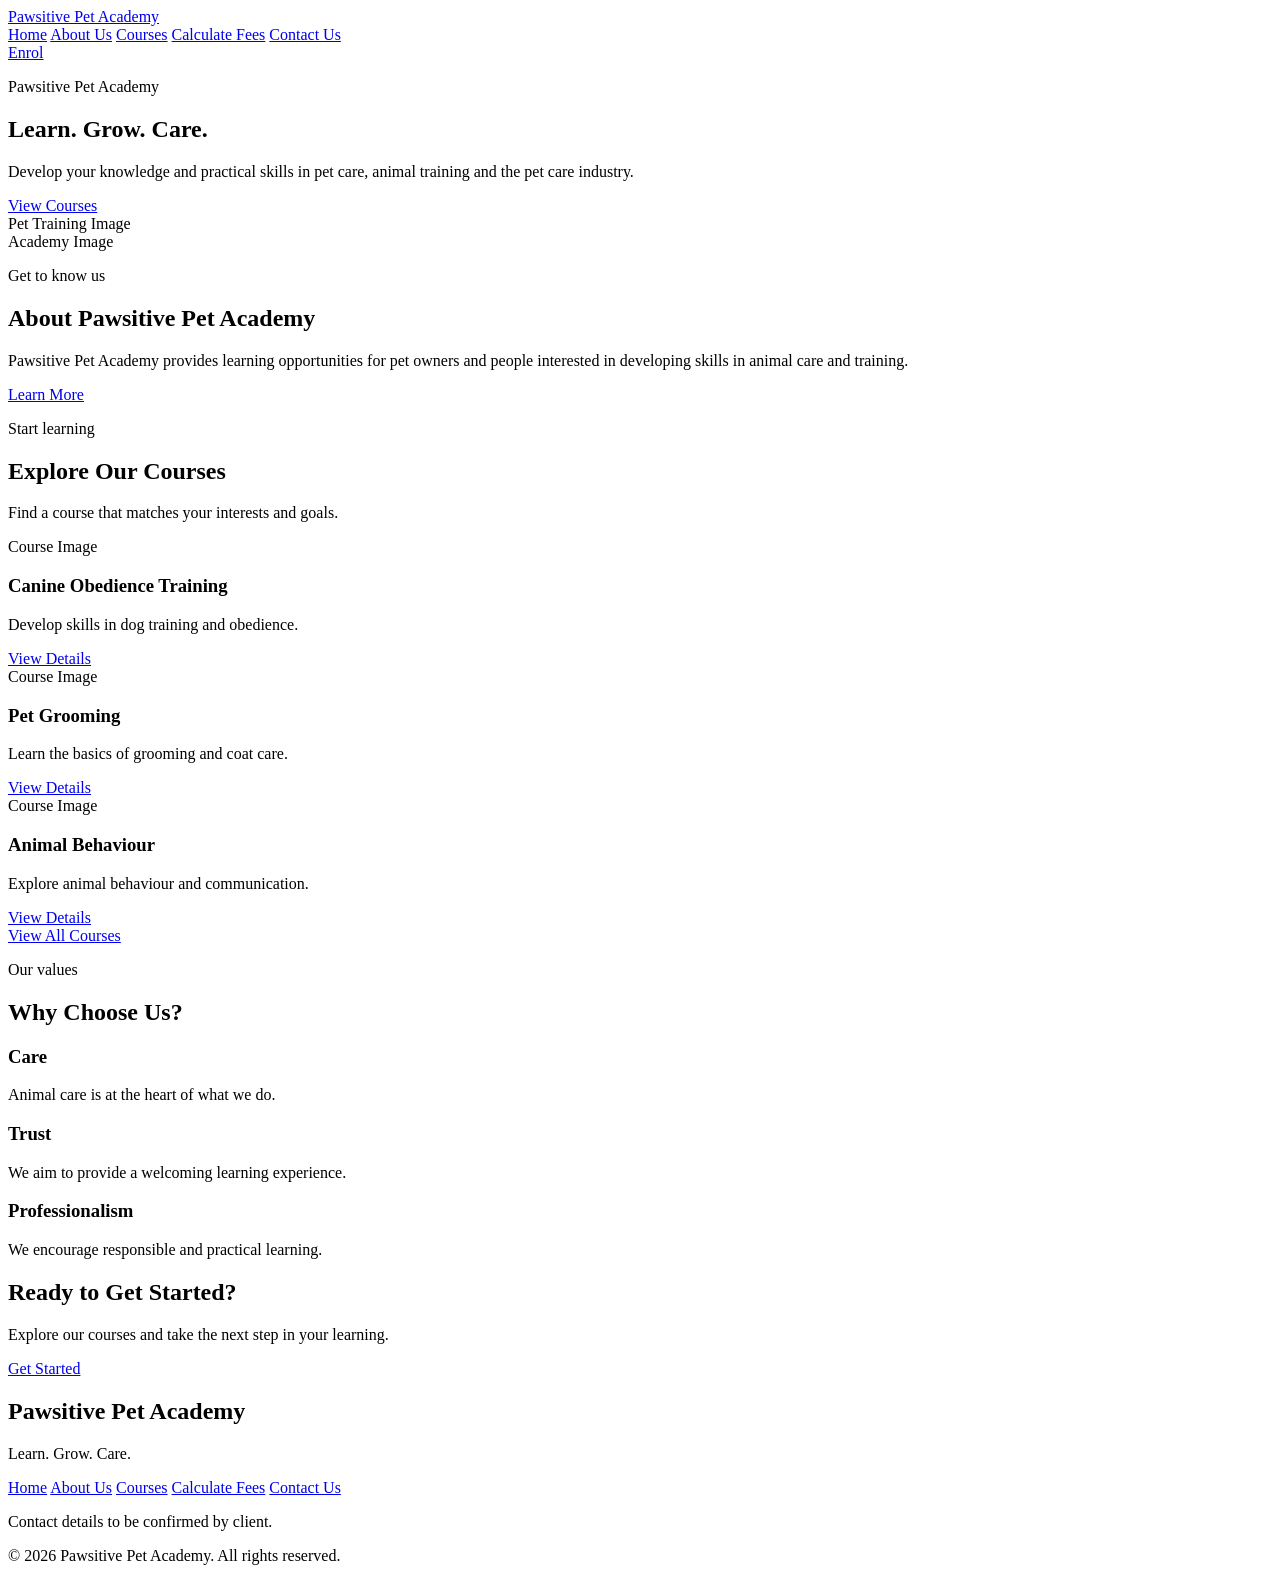
==== index.html @ 9f3152de "Refactor homepage structure and content for improved layout and user experience" ====
<!DOCTYPE html>
<html lang="en">
<head>
    <meta charset="UTF-8">
    <meta name="viewport" content="width=device-width, initial-scale=1.0">
    <title>Home | Pawsitive Pet Academy</title>
</head>
<body>

    <header class="site-header">
        <a href="index.html" class="logo">Pawsitive Pet Academy</a>

        <nav aria-label="Main navigation">
            <a href="index.html">Home</a>
            <a href="about.html">About Us</a>
            <a href="courses.html">Courses</a>
            <a href="fees.html">Calculate Fees</a>
            <a href="contact.html">Contact Us</a>
        </nav>

        <a href="fees.html" class="button button-primary">Enrol</a>
    </header>

    <main>
        <section class="hero">
            <div class="hero-content">
                <p class="eyebrow">Pawsitive Pet Academy</p>
                <h1>Learn. Grow. Care.</h1>
                <p>
                    Develop your knowledge and practical skills in pet care,
                    animal training and the pet care industry.
                </p>
                <a href="courses.html" class="button button-primary">
                    View Courses
                </a>
            </div>

            <div class="hero-image image-placeholder"
                 role="img"
                 aria-label="Image of pets and animal training">
                Pet Training Image
            </div>
        </section>

        <section class="about-preview">
            <div class="section-image image-placeholder"
                 role="img"
                 aria-label="Image representing the academy">
                Academy Image
            </div>

            <div class="section-content">
                <p class="eyebrow">Get to know us</p>
                <h2>About Pawsitive Pet Academy</h2>
                <p>
                    Pawsitive Pet Academy provides learning opportunities
                    for pet owners and people interested in developing
                    skills in animal care and training.
                </p>
                <a href="about.html" class="button button-secondary">
                    Learn More
                </a>
            </div>
        </section>

        <section class="course-preview">
            <div class="section-heading">
                <p class="eyebrow">Start learning</p>
                <h2>Explore Our Courses</h2>
                <p>Find a course that matches your interests and goals.</p>
            </div>

            <div class="course-grid course-grid-three">
                <article class="course-card">
                    <div class="card-image image-placeholder"
                         role="img"
                         aria-label="Canine obedience training image">
                        Course Image
                    </div>
                    <div class="card-content">
                        <h3>Canine Obedience Training</h3>
                        <p>Develop skills in dog training and obedience.</p>
                        <a href="course-details.html#canine-obedience-training">
                            View Details
                        </a>
                    </div>
                </article>

                <article class="course-card">
                    <div class="card-image image-placeholder"
                         role="img"
                         aria-label="Pet grooming image">
                        Course Image
                    </div>
                    <div class="card-content">
                        <h3>Pet Grooming</h3>
                        <p>Learn the basics of grooming and coat care.</p>
                        <a href="course-details.html#pet-grooming">
                            View Details
                        </a>
                    </div>
                </article>

                <article class="course-card">
                    <div class="card-image image-placeholder"
                         role="img"
                         aria-label="Animal behaviour image">
                        Course Image
                    </div>
                    <div class="card-content">
                        <h3>Animal Behaviour</h3>
                        <p>Explore animal behaviour and communication.</p>
                        <a href="course-details.html#animal-behaviour">
                            View Details
                        </a>
                    </div>
                </article>
            </div>

            <a href="courses.html" class="button button-secondary">
                View All Courses
            </a>
        </section>

        <section class="why-choose-us">
            <div class="section-heading">
                <p class="eyebrow">Our values</p>
                <h2>Why Choose Us?</h2>
            </div>

            <div class="value-grid">
                <article class="value-card">
                    <h3>Care</h3>
                    <p>Animal care is at the heart of what we do.</p>
                </article>

                <article class="value-card">
                    <h3>Trust</h3>
                    <p>We aim to provide a welcoming learning experience.</p>
                </article>

                <article class="value-card">
                    <h3>Professionalism</h3>
                    <p>We encourage responsible and practical learning.</p>
                </article>
            </div>
        </section>

        <section class="call-to-action">
            <h2>Ready to Get Started?</h2>
            <p>Explore our courses and take the next step in your learning.</p>
            <a href="courses.html" class="button button-primary">
                Get Started
            </a>
        </section>
    </main>

    <footer class="site-footer">
        <div class="footer-brand">
            <h2>Pawsitive Pet Academy</h2>
            <p>Learn. Grow. Care.</p>
        </div>

        <nav aria-label="Footer navigation">
            <a href="index.html">Home</a>
            <a href="about.html">About Us</a>
            <a href="courses.html">Courses</a>
            <a href="fees.html">Calculate Fees</a>
            <a href="contact.html">Contact Us</a>
        </nav>

        <p class="footer-contact">Contact details to be confirmed by client.</p>
        <p>&copy; 2026 Pawsitive Pet Academy. All rights reserved.</p>
    </footer>

</body>
</html>
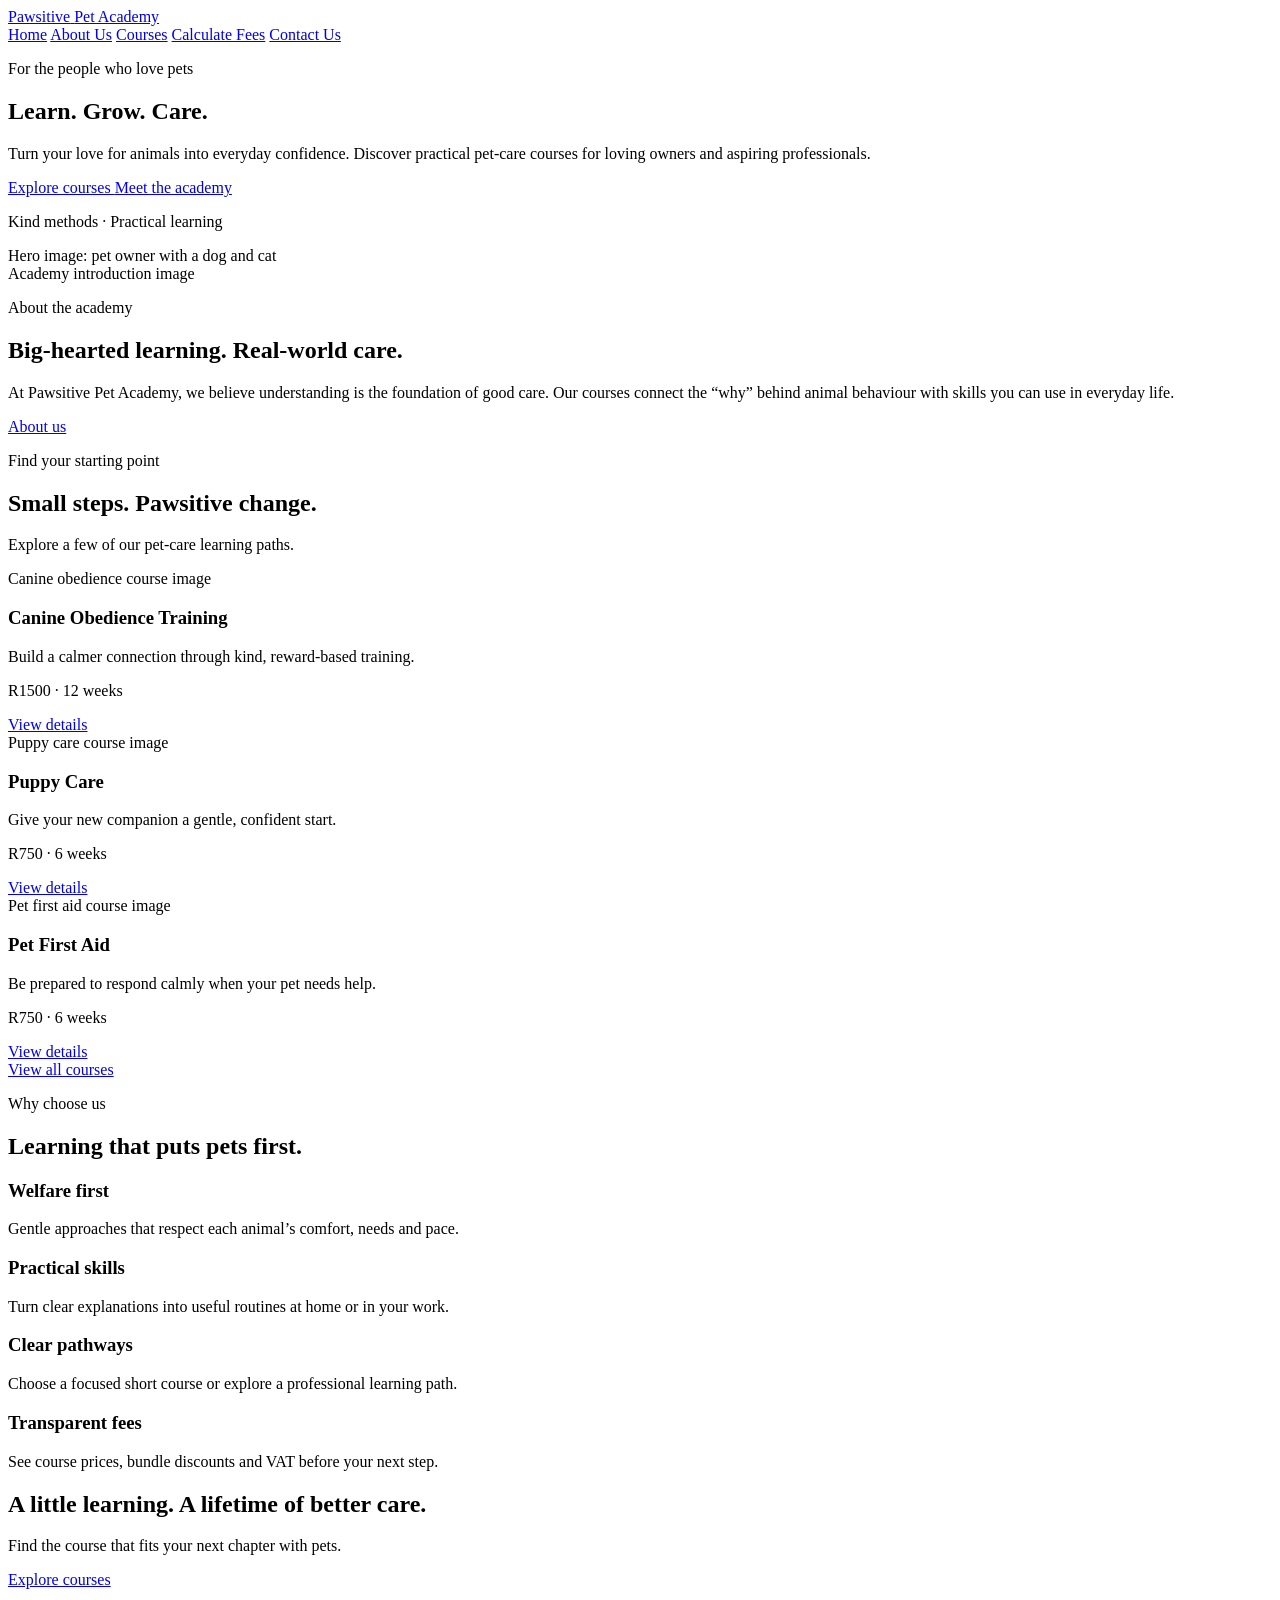
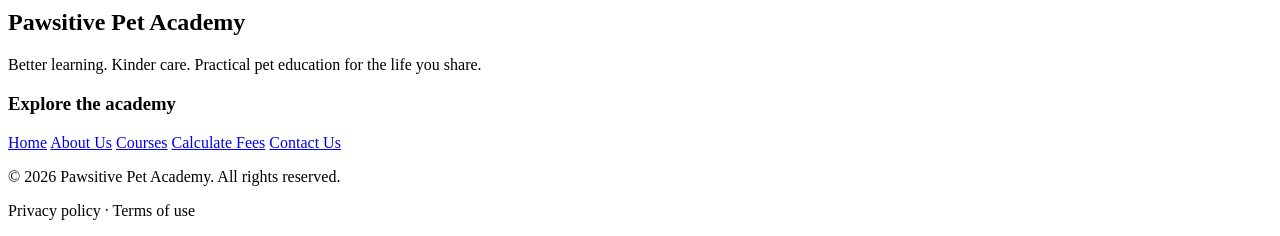
==== commit 11a11aee: "Refactor index.html for improved accessibility and content clarity; add new course pages for Animal " ====
--- a/index.html
+++ b/index.html
@@ -8,170 +8,189 @@
 </head>
 <body>
 
+    <!-- Shared site header: academy identity and primary page navigation. -->
     <header class="site-header">
-        <a href="index.html" class="logo">Pawsitive Pet Academy</a>
-
+        <a href="index.html" class="logo" aria-label="Pawsitive Pet Academy home">
+            <span>Pawsitive</span>
+            <span>Pet Academy</span>
+        </a>
         <nav aria-label="Main navigation">
-            <a href="index.html">Home</a>
+            <a href="index.html" aria-current="page">Home</a>
             <a href="about.html">About Us</a>
             <a href="courses.html">Courses</a>
             <a href="fees.html">Calculate Fees</a>
             <a href="contact.html">Contact Us</a>
         </nav>
-
-        <a href="fees.html" class="button button-primary">Enrol</a>
     </header>
 
     <main>
+        <!-- Main introduction: the academy promise, summary, and course actions. -->
         <section class="hero">
             <div class="hero-content">
-                <p class="eyebrow">Pawsitive Pet Academy</p>
+                <p class="eyebrow">For the people who love pets</p>
                 <h1>Learn. Grow. Care.</h1>
                 <p>
-                    Develop your knowledge and practical skills in pet care,
-                    animal training and the pet care industry.
+                    Turn your love for animals into everyday confidence.
+                    Discover practical pet-care courses for loving owners
+                    and aspiring professionals.
                 </p>
                 <a href="courses.html" class="button button-primary">
-                    View Courses
+                    Explore courses
                 </a>
+                <a href="about.html" class="button button-secondary">
+                    Meet the academy
+                </a>
+                <p>Kind methods · Practical learning</p>
             </div>
 
             <div class="hero-image image-placeholder"
                  role="img"
-                 aria-label="Image of pets and animal training">
-                Pet Training Image
+                 aria-label="Pet owner learning alongside a dog and cat">
+                Hero image: pet owner with a dog and cat
             </div>
         </section>
 
+        <!-- Brief academy introduction, paired with a representative image. -->
         <section class="about-preview">
             <div class="section-image image-placeholder"
                  role="img"
-                 aria-label="Image representing the academy">
-                Academy Image
+                 aria-label="Dog being gently introduced to a training cue">
+                Academy introduction image
             </div>
 
             <div class="section-content">
-                <p class="eyebrow">Get to know us</p>
-                <h2>About Pawsitive Pet Academy</h2>
+                <p class="eyebrow">About the academy</p>
+                <h2>Big-hearted learning. Real-world care.</h2>
                 <p>
-                    Pawsitive Pet Academy provides learning opportunities
-                    for pet owners and people interested in developing
-                    skills in animal care and training.
+                    At Pawsitive Pet Academy, we believe understanding is
+                    the foundation of good care. Our courses connect the
+                    “why” behind animal behaviour with skills you can use
+                    in everyday life.
                 </p>
                 <a href="about.html" class="button button-secondary">
-                    Learn More
+                    About us
                 </a>
             </div>
         </section>
 
+        <!-- Three featured course summaries lead into the complete catalog. -->
         <section class="course-preview">
             <div class="section-heading">
-                <p class="eyebrow">Start learning</p>
-                <h2>Explore Our Courses</h2>
-                <p>Find a course that matches your interests and goals.</p>
+                <p class="eyebrow">Find your starting point</p>
+                <h2>Small steps. Pawsitive change.</h2>
+                <p>Explore a few of our pet-care learning paths.</p>
             </div>
 
             <div class="course-grid course-grid-three">
                 <article class="course-card">
                     <div class="card-image image-placeholder"
                          role="img"
-                         aria-label="Canine obedience training image">
-                        Course Image
+                         aria-label="Dog ready for an obedience training session">
+                        Canine obedience course image
                     </div>
                     <div class="card-content">
                         <h3>Canine Obedience Training</h3>
-                        <p>Develop skills in dog training and obedience.</p>
-                        <a href="course-details.html#canine-obedience-training">
-                            View Details
-                        </a>
+                        <p>Build a calmer connection through kind, reward-based training.</p>
+                        <p>R1500 · 12 weeks</p>
+                        <a href="canine-obedience-training.html">View details</a>
                     </div>
                 </article>
 
                 <article class="course-card">
                     <div class="card-image image-placeholder"
                          role="img"
-                         aria-label="Pet grooming image">
-                        Course Image
+                         aria-label="Puppies receiving gentle care">
+                        Puppy care course image
                     </div>
                     <div class="card-content">
-                        <h3>Pet Grooming</h3>
-                        <p>Learn the basics of grooming and coat care.</p>
-                        <a href="course-details.html#pet-grooming">
-                            View Details
-                        </a>
+                        <h3>Puppy Care</h3>
+                        <p>Give your new companion a gentle, confident start.</p>
+                        <p>R750 · 6 weeks</p>
+                        <a href="puppy-care.html">View details</a>
                     </div>
                 </article>
 
                 <article class="course-card">
                     <div class="card-image image-placeholder"
                          role="img"
-                         aria-label="Animal behaviour image">
-                        Course Image
+                         aria-label="Veterinary professional providing first aid to a dog">
+                        Pet first aid course image
                     </div>
                     <div class="card-content">
-                        <h3>Animal Behaviour</h3>
-                        <p>Explore animal behaviour and communication.</p>
-                        <a href="course-details.html#animal-behaviour">
-                            View Details
-                        </a>
+                        <h3>Pet First Aid</h3>
+                        <p>Be prepared to respond calmly when your pet needs help.</p>
+                        <p>R750 · 6 weeks</p>
+                        <a href="pet-first-aid.html">View details</a>
                     </div>
                 </article>
             </div>
 
             <a href="courses.html" class="button button-secondary">
-                View All Courses
+                View all courses
             </a>
         </section>
 
+        <!-- Academy benefits are presented as four concise, independent points. -->
         <section class="why-choose-us">
             <div class="section-heading">
-                <p class="eyebrow">Our values</p>
-                <h2>Why Choose Us?</h2>
+                <p class="eyebrow">Why choose us</p>
+                <h2>Learning that puts pets first.</h2>
             </div>
 
             <div class="value-grid">
                 <article class="value-card">
-                    <h3>Care</h3>
-                    <p>Animal care is at the heart of what we do.</p>
+                    <h3>Welfare first</h3>
+                    <p>Gentle approaches that respect each animal’s comfort, needs and pace.</p>
                 </article>
 
                 <article class="value-card">
-                    <h3>Trust</h3>
-                    <p>We aim to provide a welcoming learning experience.</p>
+                    <h3>Practical skills</h3>
+                    <p>Turn clear explanations into useful routines at home or in your work.</p>
                 </article>
 
                 <article class="value-card">
-                    <h3>Professionalism</h3>
-                    <p>We encourage responsible and practical learning.</p>
+                    <h3>Clear pathways</h3>
+                    <p>Choose a focused short course or explore a professional learning path.</p>
+                </article>
+
+                <article class="value-card">
+                    <h3>Transparent fees</h3>
+                    <p>See course prices, bundle discounts and VAT before your next step.</p>
                 </article>
             </div>
         </section>
 
+        <!-- Final course invitation before the shared site footer. -->
         <section class="call-to-action">
-            <h2>Ready to Get Started?</h2>
-            <p>Explore our courses and take the next step in your learning.</p>
+            <h2>A little learning. A lifetime of better care.</h2>
+            <p>Find the course that fits your next chapter with pets.</p>
             <a href="courses.html" class="button button-primary">
-                Get Started
+                Explore courses
             </a>
         </section>
     </main>
 
+    <!-- Shared footer: academy summary, secondary navigation, and legal links. -->
     <footer class="site-footer">
         <div class="footer-brand">
-            <h2>Pawsitive Pet Academy</h2>
-            <p>Learn. Grow. Care.</p>
+            <h2><span>Pawsitive</span> <span>Pet Academy</span></h2>
+            <p>Better learning. Kinder care. Practical pet education for the life you share.</p>
         </div>
 
-        <nav aria-label="Footer navigation">
-            <a href="index.html">Home</a>
-            <a href="about.html">About Us</a>
-            <a href="courses.html">Courses</a>
-            <a href="fees.html">Calculate Fees</a>
-            <a href="contact.html">Contact Us</a>
-        </nav>
-
-        <p class="footer-contact">Contact details to be confirmed by client.</p>
-        <p>&copy; 2026 Pawsitive Pet Academy. All rights reserved.</p>
+        <div class="footer-links">
+            <h3>Explore the academy</h3>
+            <nav aria-label="Footer navigation">
+                <a href="index.html">Home</a>
+                <a href="about.html">About Us</a>
+                <a href="courses.html">Courses</a>
+                <a href="fees.html">Calculate Fees</a>
+                <a href="contact.html">Contact Us</a>
+            </nav>
+        </div>
+        <div class="footer-legal">
+            <p>&copy; 2026 Pawsitive Pet Academy. All rights reserved.</p>
+            <p>Privacy policy · Terms of use</p>
+        </div>
     </footer>
 
 </body>
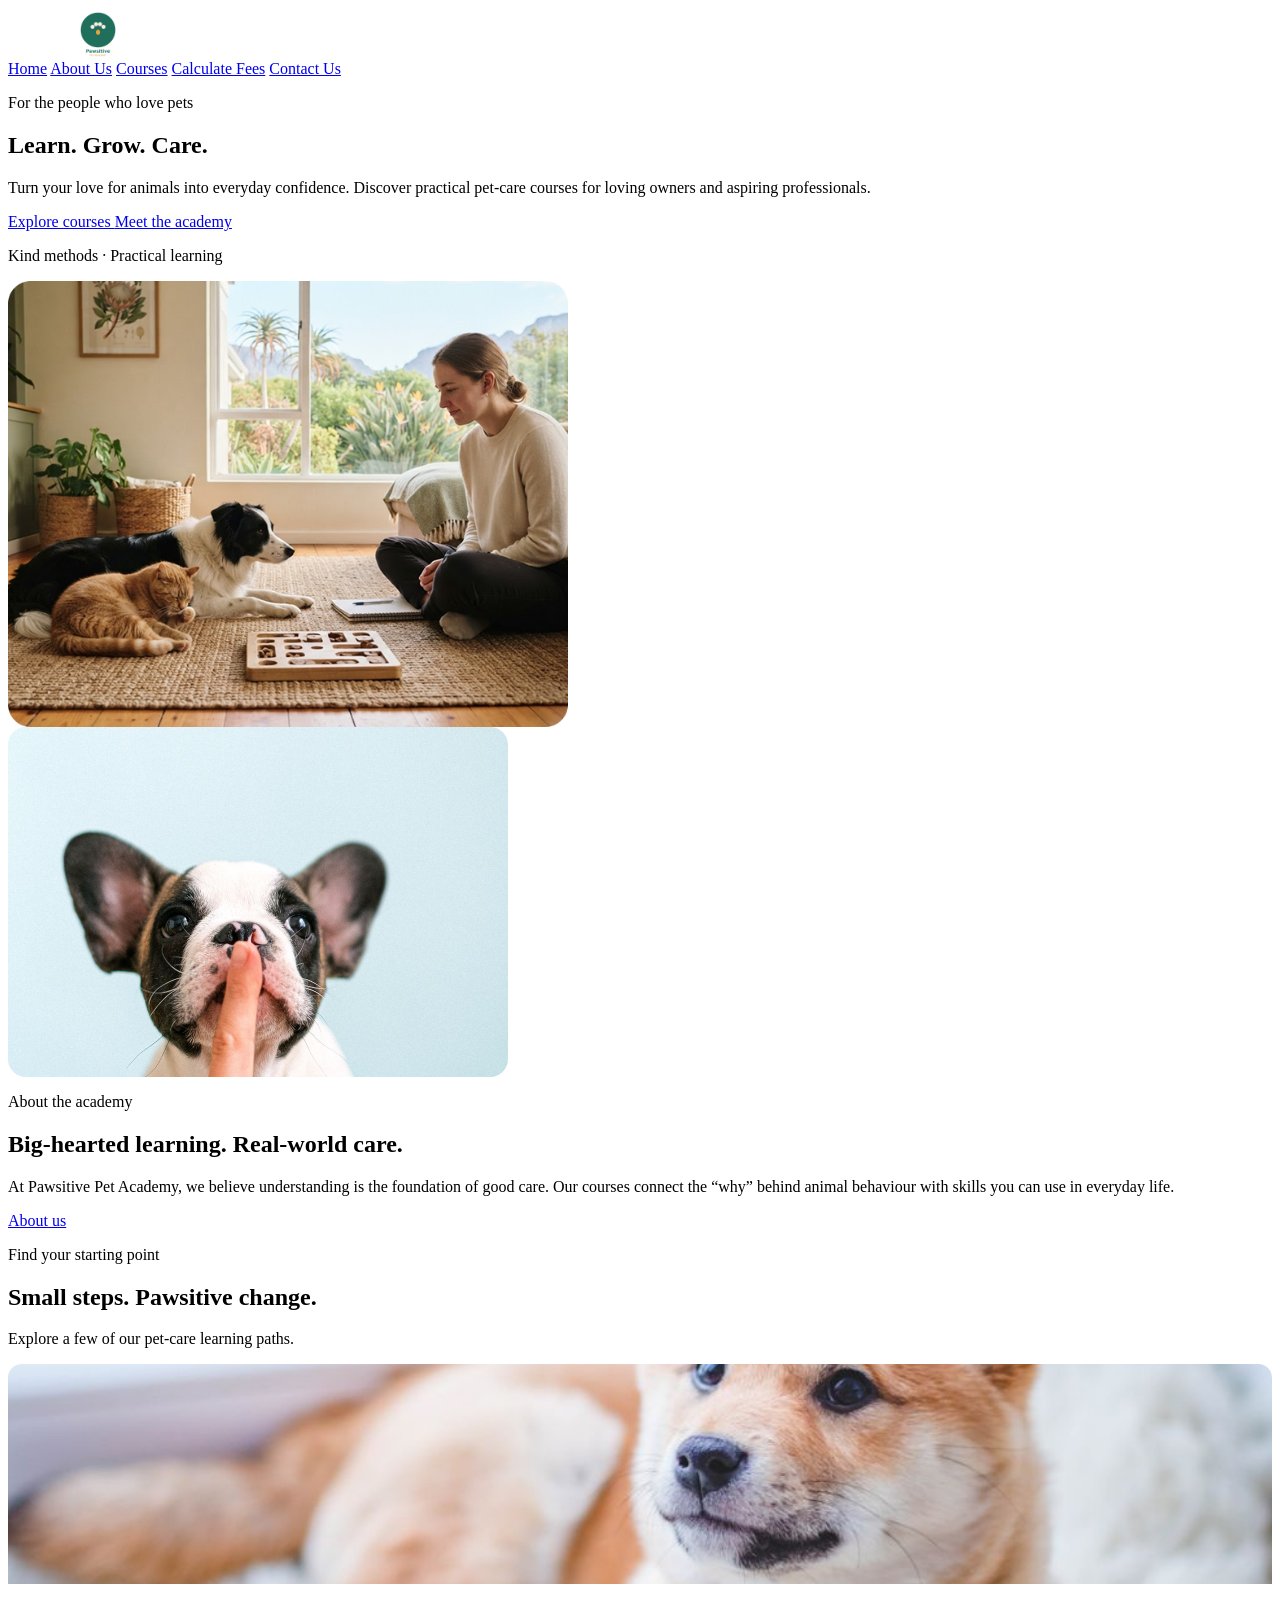
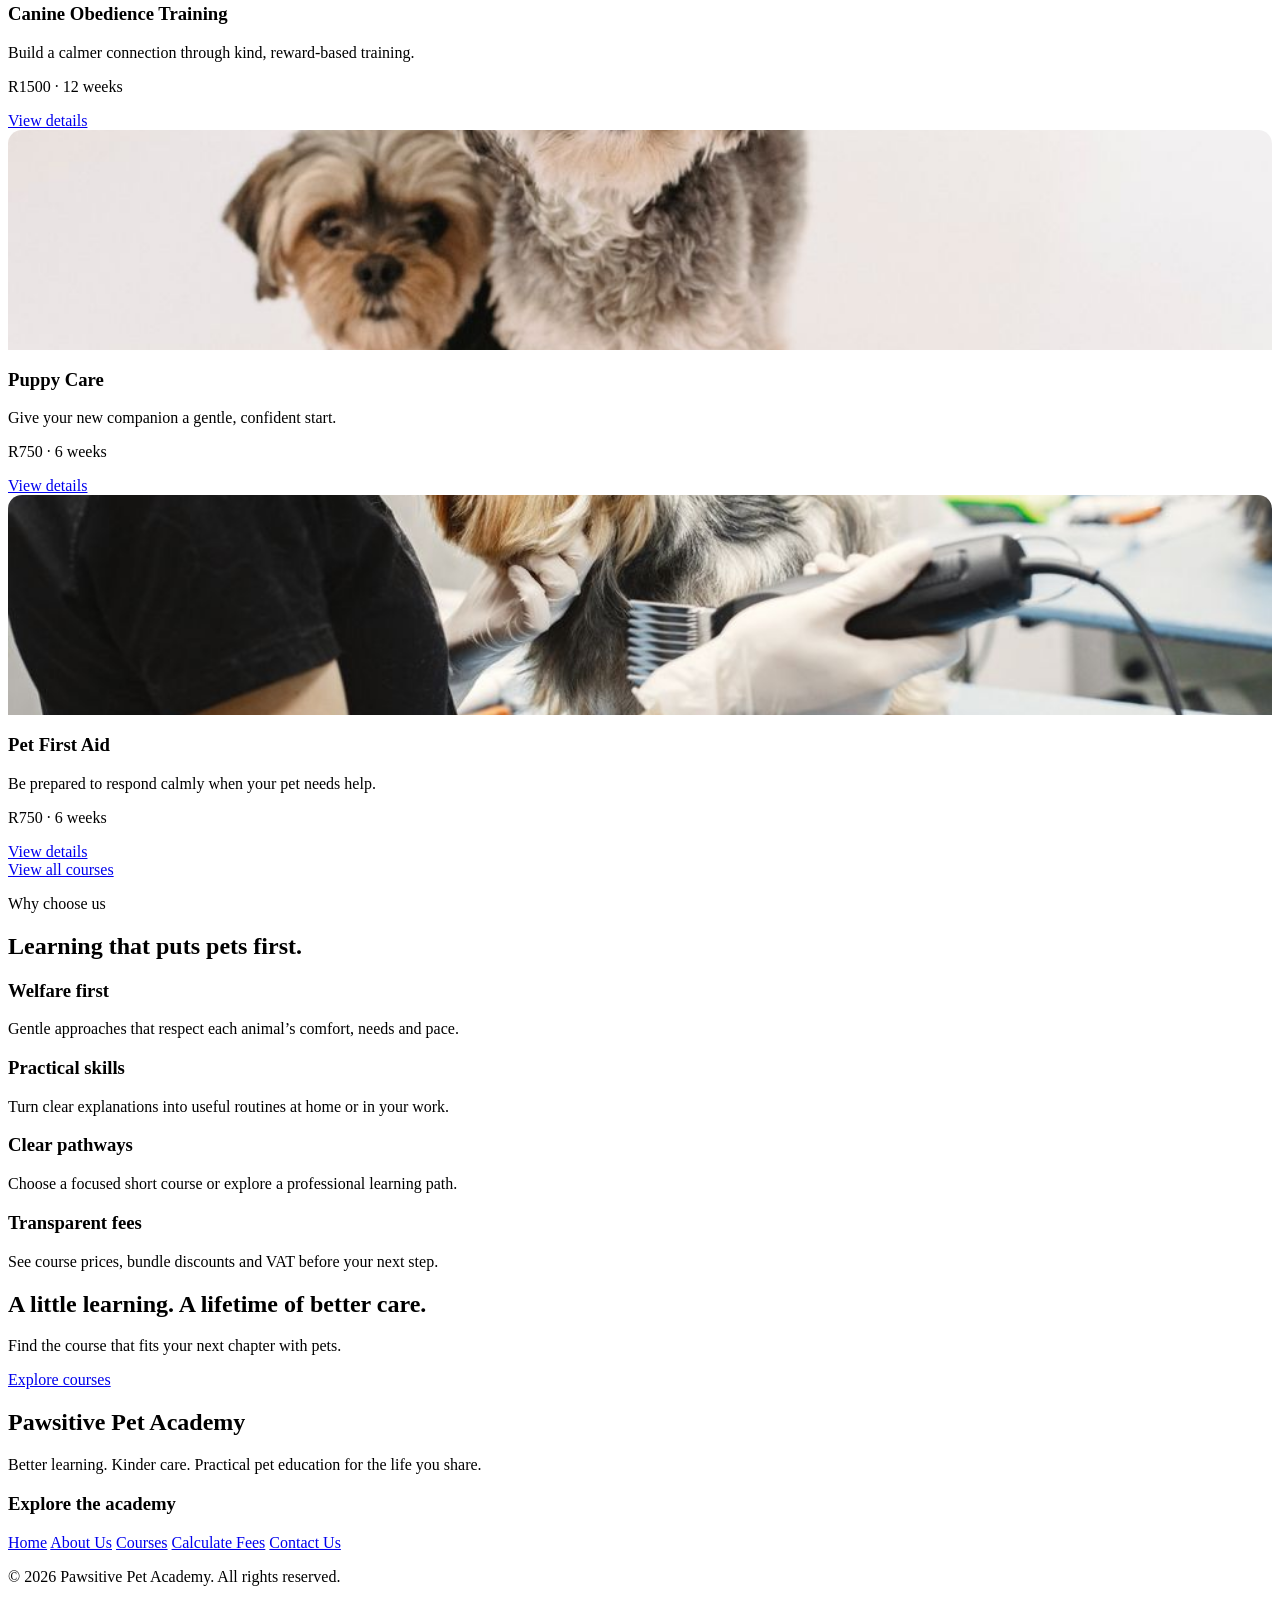
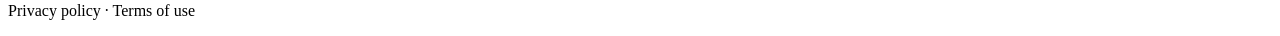
==== commit 5227b572: "Update course pages and header images for improved visual consistency and accessibility" ====
--- a/index.html
+++ b/index.html
@@ -10,10 +10,7 @@
 
     <!-- Shared site header: academy identity and primary page navigation. -->
     <header class="site-header">
-        <a href="index.html" class="logo" aria-label="Pawsitive Pet Academy home">
-            <span>Pawsitive</span>
-            <span>Pet Academy</span>
-        </a>
+        <a href="index.html" class="logo" aria-label="Pawsitive Pet Academy home"><img src="images/pawsitive-logo.png" alt="Pawsitive Pet Academy logo" style="display:block; width:180px; height:auto; max-height:52px; object-fit:contain;"></a>
         <nav aria-label="Main navigation">
             <a href="index.html" aria-current="page">Home</a>
             <a href="about.html">About Us</a>
@@ -43,20 +40,12 @@
                 <p>Kind methods · Practical learning</p>
             </div>
 
-            <div class="hero-image image-placeholder"
-                 role="img"
-                 aria-label="Pet owner learning alongside a dog and cat">
-                Hero image: pet owner with a dog and cat
-            </div>
+            <img src="images/home-hero.png" alt="Pet owner learning alongside a dog and cat" style="display:block; width:100%; max-width:560px; height:auto; border-radius:18px;">
         </section>
 
         <!-- Brief academy introduction, paired with a representative image. -->
         <section class="about-preview">
-            <div class="section-image image-placeholder"
-                 role="img"
-                 aria-label="Dog being gently introduced to a training cue">
-                Academy introduction image
-            </div>
+            <img src="images/about-story.jpg" alt="Dog being gently introduced to a training cue" style="display:block; width:100%; max-width:500px; height:auto; border-radius:18px;">
 
             <div class="section-content">
                 <p class="eyebrow">About the academy</p>
@@ -83,11 +72,7 @@
 
             <div class="course-grid course-grid-three">
                 <article class="course-card">
-                    <div class="card-image image-placeholder"
-                         role="img"
-                         aria-label="Dog ready for an obedience training session">
-                        Canine obedience course image
-                    </div>
+                    <img src="images/course-obedience.jpg" alt="Dog ready for an obedience training session" style="display:block; width:100%; height:220px; object-fit:cover; border-radius:14px 14px 0 0;">
                     <div class="card-content">
                         <h3>Canine Obedience Training</h3>
                         <p>Build a calmer connection through kind, reward-based training.</p>
@@ -97,11 +82,7 @@
                 </article>
 
                 <article class="course-card">
-                    <div class="card-image image-placeholder"
-                         role="img"
-                         aria-label="Puppies receiving gentle care">
-                        Puppy care course image
-                    </div>
+                    <img src="images/course-puppy.jpg" alt="Puppies receiving gentle care" style="display:block; width:100%; height:220px; object-fit:cover; border-radius:14px 14px 0 0;">
                     <div class="card-content">
                         <h3>Puppy Care</h3>
                         <p>Give your new companion a gentle, confident start.</p>
@@ -111,11 +92,7 @@
                 </article>
 
                 <article class="course-card">
-                    <div class="card-image image-placeholder"
-                         role="img"
-                         aria-label="Veterinary professional providing first aid to a dog">
-                        Pet first aid course image
-                    </div>
+                    <img src="images/course-first-aid.jpg" alt="Veterinary professional providing first aid to a dog" style="display:block; width:100%; height:220px; object-fit:cover; border-radius:14px 14px 0 0;">
                     <div class="card-content">
                         <h3>Pet First Aid</h3>
                         <p>Be prepared to respond calmly when your pet needs help.</p>
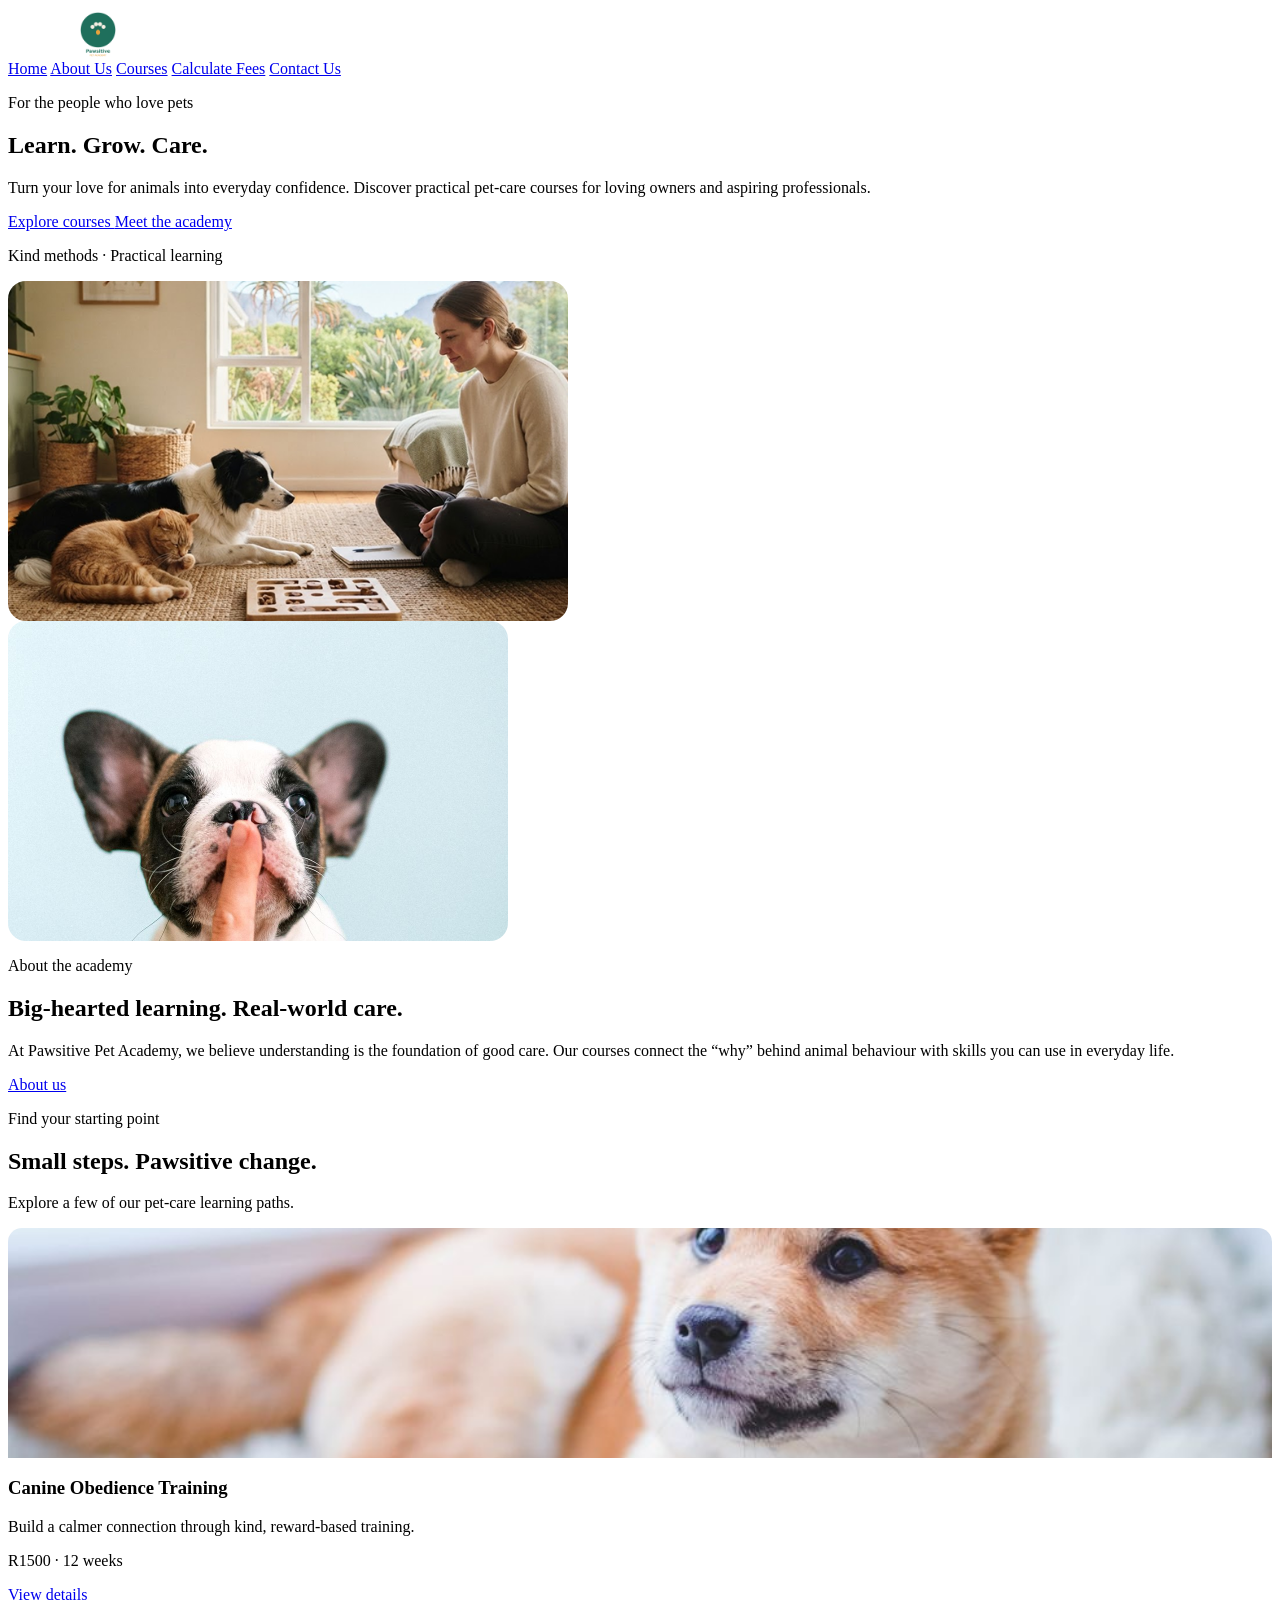
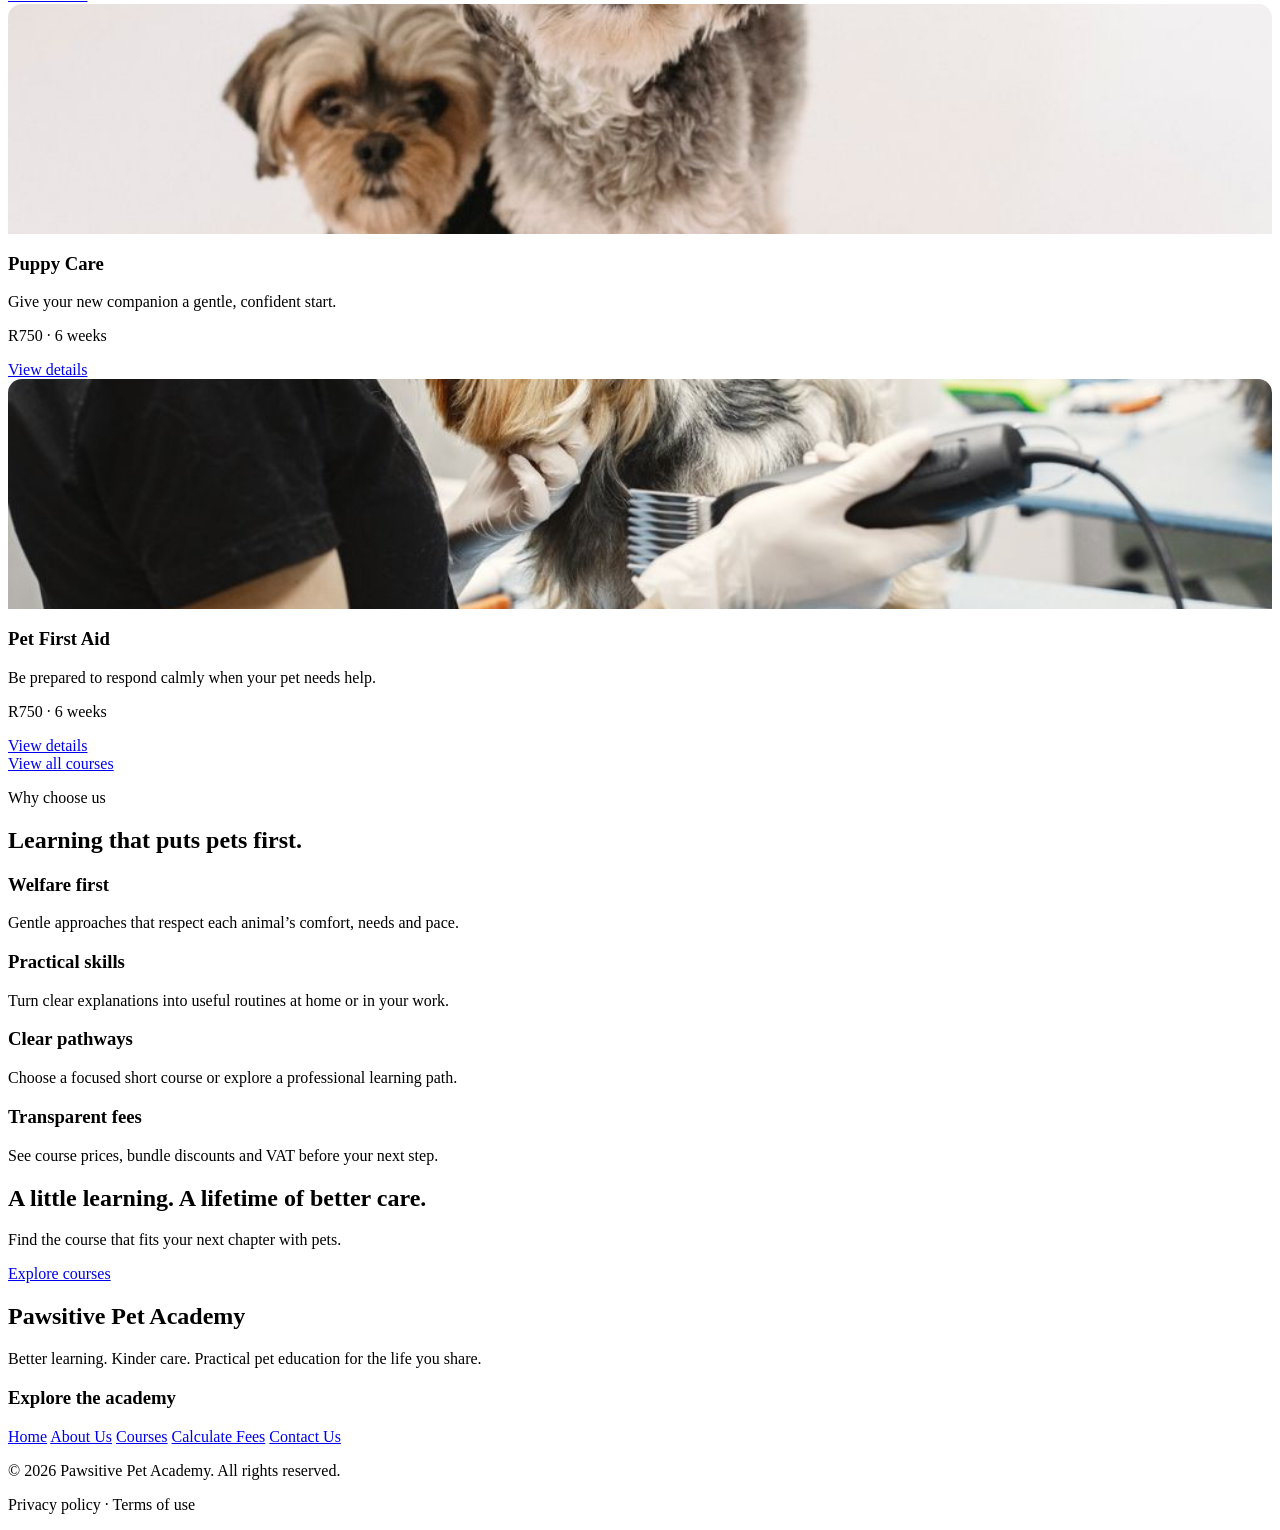
==== commit 3b111257: "Update course images for improved consistency and accessibility across multiple pages" ====
--- a/index.html
+++ b/index.html
@@ -40,12 +40,12 @@
                 <p>Kind methods · Practical learning</p>
             </div>
 
-            <img src="images/home-hero.png" alt="Pet owner learning alongside a dog and cat" style="display:block; width:100%; max-width:560px; height:auto; border-radius:18px;">
+            <img src="images/home-hero.png" alt="Pet owner learning alongside a dog and cat" style="display:block; width:100%; max-width:560px; height:340px; object-fit:cover; border-radius:18px;">
         </section>
 
         <!-- Brief academy introduction, paired with a representative image. -->
         <section class="about-preview">
-            <img src="images/about-story.jpg" alt="Dog being gently introduced to a training cue" style="display:block; width:100%; max-width:500px; height:auto; border-radius:18px;">
+            <img src="images/about-story.jpg" alt="Dog being gently introduced to a training cue" style="display:block; width:100%; max-width:500px; height:320px; object-fit:cover; border-radius:18px;">
 
             <div class="section-content">
                 <p class="eyebrow">About the academy</p>
@@ -72,7 +72,7 @@
 
             <div class="course-grid course-grid-three">
                 <article class="course-card">
-                    <img src="images/course-obedience.jpg" alt="Dog ready for an obedience training session" style="display:block; width:100%; height:220px; object-fit:cover; border-radius:14px 14px 0 0;">
+                    <img src="images/course-obedience.jpg" alt="Dog ready for an obedience training session" style="display:block; width:100%; height:230px; object-fit:cover; border-radius:14px 14px 0 0;">
                     <div class="card-content">
                         <h3>Canine Obedience Training</h3>
                         <p>Build a calmer connection through kind, reward-based training.</p>
@@ -82,7 +82,7 @@
                 </article>
 
                 <article class="course-card">
-                    <img src="images/course-puppy.jpg" alt="Puppies receiving gentle care" style="display:block; width:100%; height:220px; object-fit:cover; border-radius:14px 14px 0 0;">
+                    <img src="images/course-puppy.jpg" alt="Puppies receiving gentle care" style="display:block; width:100%; height:230px; object-fit:cover; border-radius:14px 14px 0 0;">
                     <div class="card-content">
                         <h3>Puppy Care</h3>
                         <p>Give your new companion a gentle, confident start.</p>
@@ -92,7 +92,7 @@
                 </article>
 
                 <article class="course-card">
-                    <img src="images/course-first-aid.jpg" alt="Veterinary professional providing first aid to a dog" style="display:block; width:100%; height:220px; object-fit:cover; border-radius:14px 14px 0 0;">
+                    <img src="images/course-first-aid.jpg" alt="Veterinary professional providing first aid to a dog" style="display:block; width:100%; height:230px; object-fit:cover; border-radius:14px 14px 0 0;">
                     <div class="card-content">
                         <h3>Pet First Aid</h3>
                         <p>Be prepared to respond calmly when your pet needs help.</p>
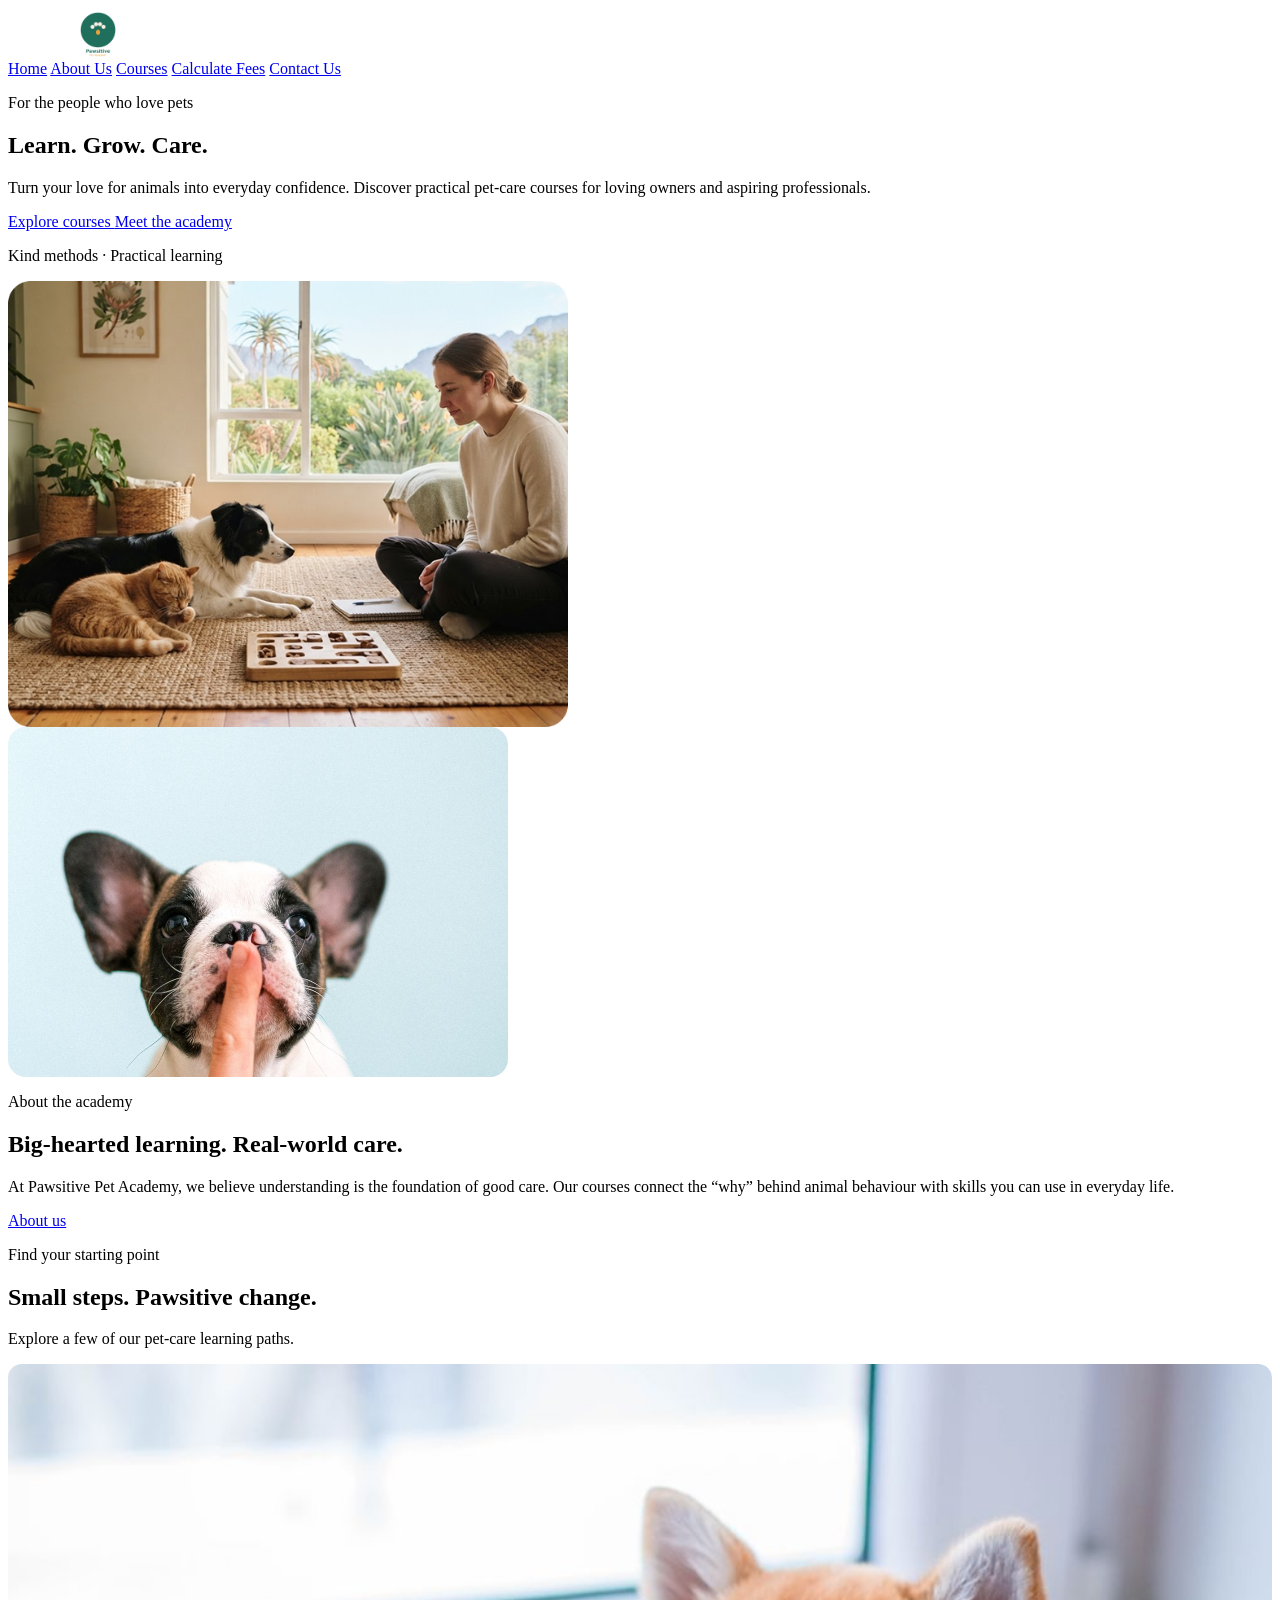
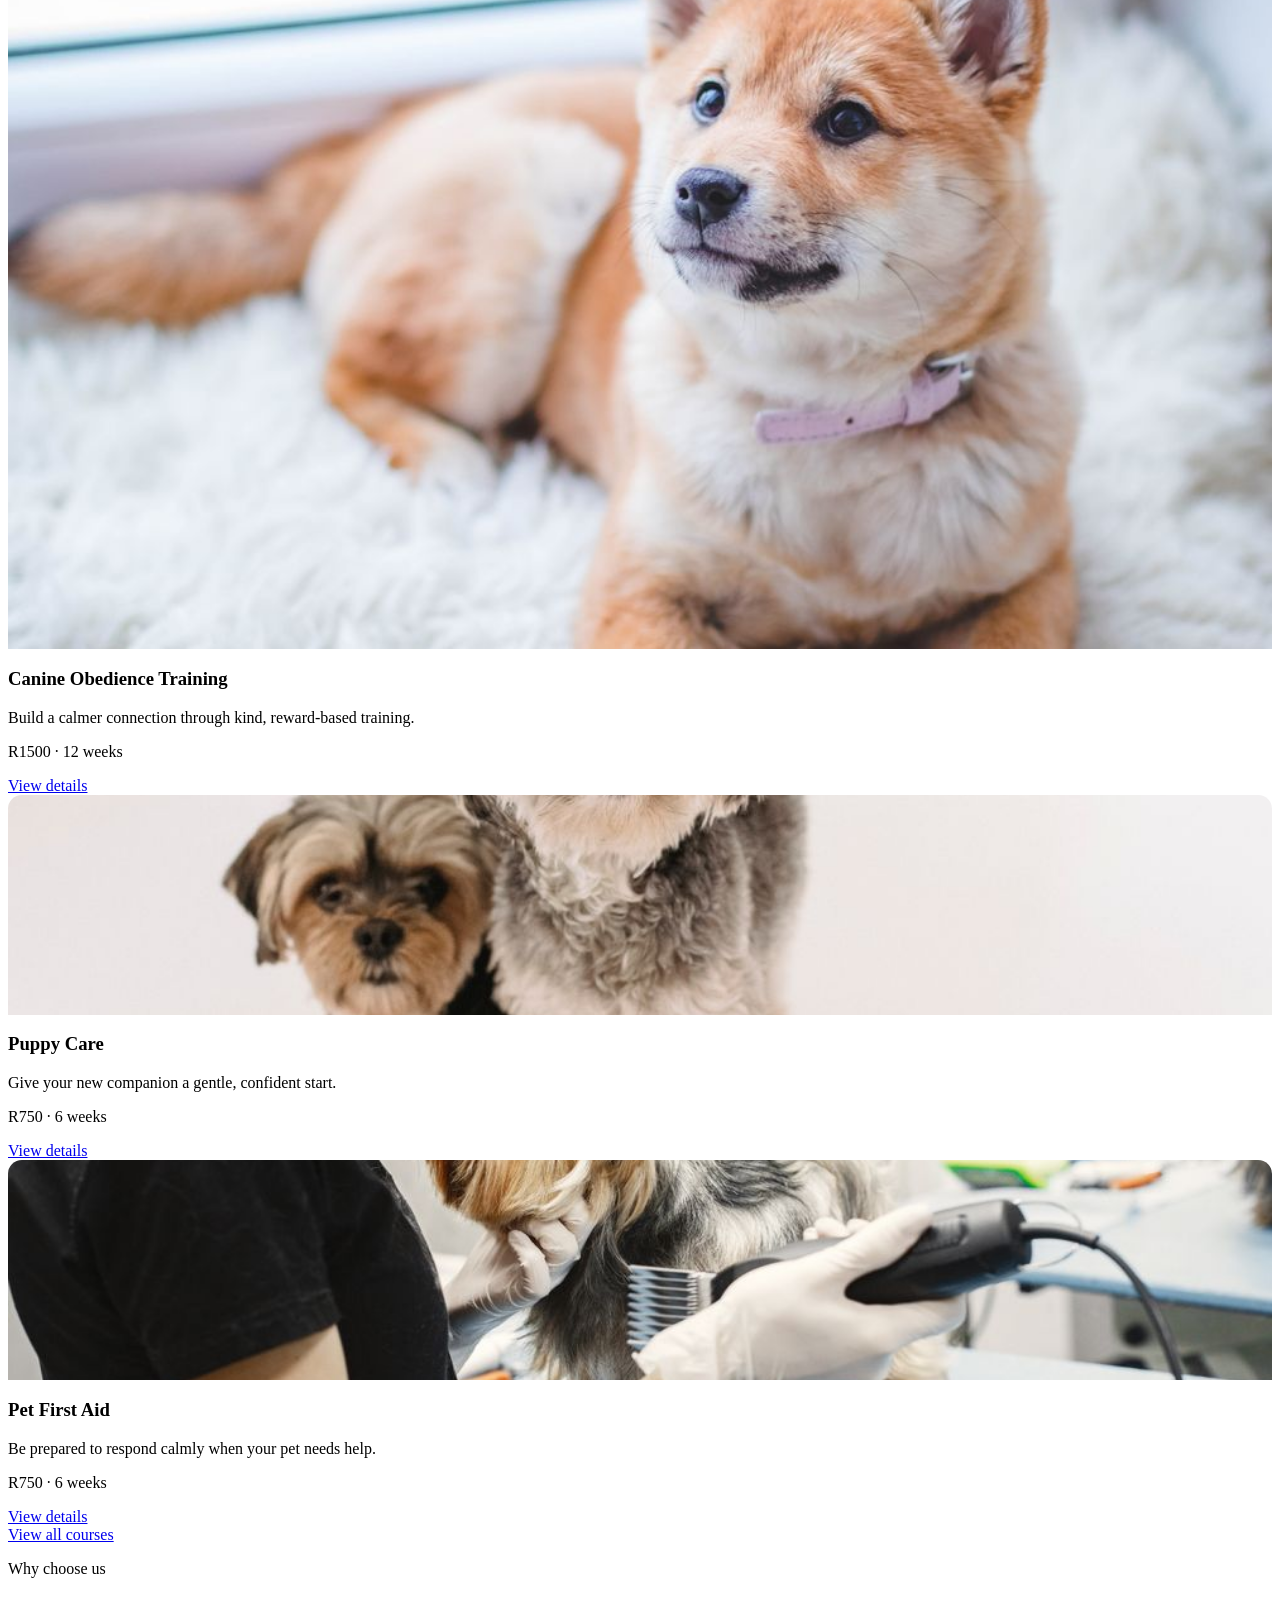
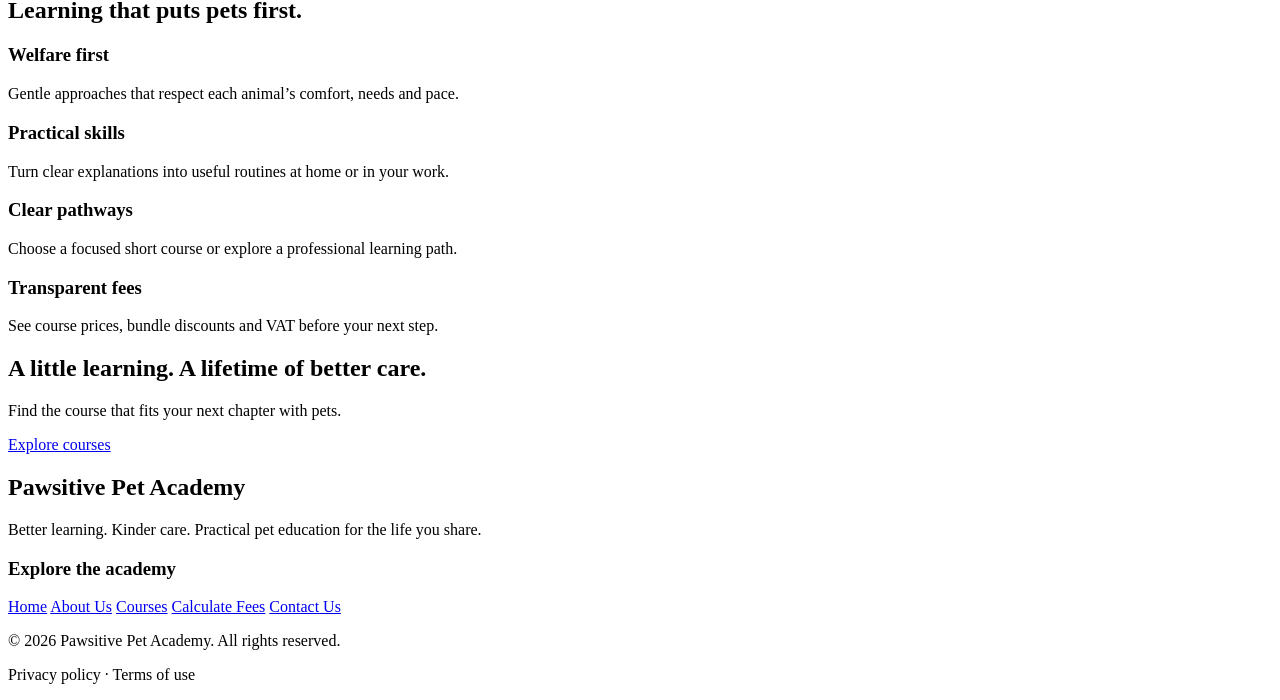
==== commit d4d23acc: "Update course images for improved consistency and accessibility across multiple pages" ====
--- a/index.html
+++ b/index.html
@@ -40,12 +40,12 @@
                 <p>Kind methods · Practical learning</p>
             </div>
 
-            <img src="images/home-hero.png" alt="Pet owner learning alongside a dog and cat" style="display:block; width:100%; max-width:560px; height:340px; object-fit:cover; border-radius:18px;">
+            <img src="images/home-hero.png" alt="Pet owner learning alongside a dog and cat" style="display:block; width:100%; max-width:560px; height:auto; border-radius:18px;">
         </section>
 
         <!-- Brief academy introduction, paired with a representative image. -->
         <section class="about-preview">
-            <img src="images/about-story.jpg" alt="Dog being gently introduced to a training cue" style="display:block; width:100%; max-width:500px; height:320px; object-fit:cover; border-radius:18px;">
+            <img src="images/about-story.jpg" alt="Dog being gently introduced to a training cue" style="display:block; width:100%; max-width:500px; height:auto; border-radius:18px;">
 
             <div class="section-content">
                 <p class="eyebrow">About the academy</p>
@@ -72,7 +72,7 @@
 
             <div class="course-grid course-grid-three">
                 <article class="course-card">
-                    <img src="images/course-obedience.jpg" alt="Dog ready for an obedience training session" style="display:block; width:100%; height:230px; object-fit:cover; border-radius:14px 14px 0 0;">
+                    <img src="images/course-obedience.jpg" alt="Dog ready for an obedience training session" style="display:block; width:100%; height:auto; object-fit:cover; border-radius:14px 14px 0 0;">
                     <div class="card-content">
                         <h3>Canine Obedience Training</h3>
                         <p>Build a calmer connection through kind, reward-based training.</p>
@@ -82,7 +82,7 @@
                 </article>
 
                 <article class="course-card">
-                    <img src="images/course-puppy.jpg" alt="Puppies receiving gentle care" style="display:block; width:100%; height:230px; object-fit:cover; border-radius:14px 14px 0 0;">
+                    <img src="images/course-puppy.jpg" alt="Puppies receiving gentle care" style="display:block; width:100%; height:220px; object-fit:cover; border-radius:14px 14px 0 0;">
                     <div class="card-content">
                         <h3>Puppy Care</h3>
                         <p>Give your new companion a gentle, confident start.</p>
@@ -92,7 +92,7 @@
                 </article>
 
                 <article class="course-card">
-                    <img src="images/course-first-aid.jpg" alt="Veterinary professional providing first aid to a dog" style="display:block; width:100%; height:230px; object-fit:cover; border-radius:14px 14px 0 0;">
+                    <img src="images/course-first-aid.jpg" alt="Veterinary professional providing first aid to a dog" style="display:block; width:100%; height:220px; object-fit:cover; border-radius:14px 14px 0 0;">
                     <div class="card-content">
                         <h3>Pet First Aid</h3>
                         <p>Be prepared to respond calmly when your pet needs help.</p>
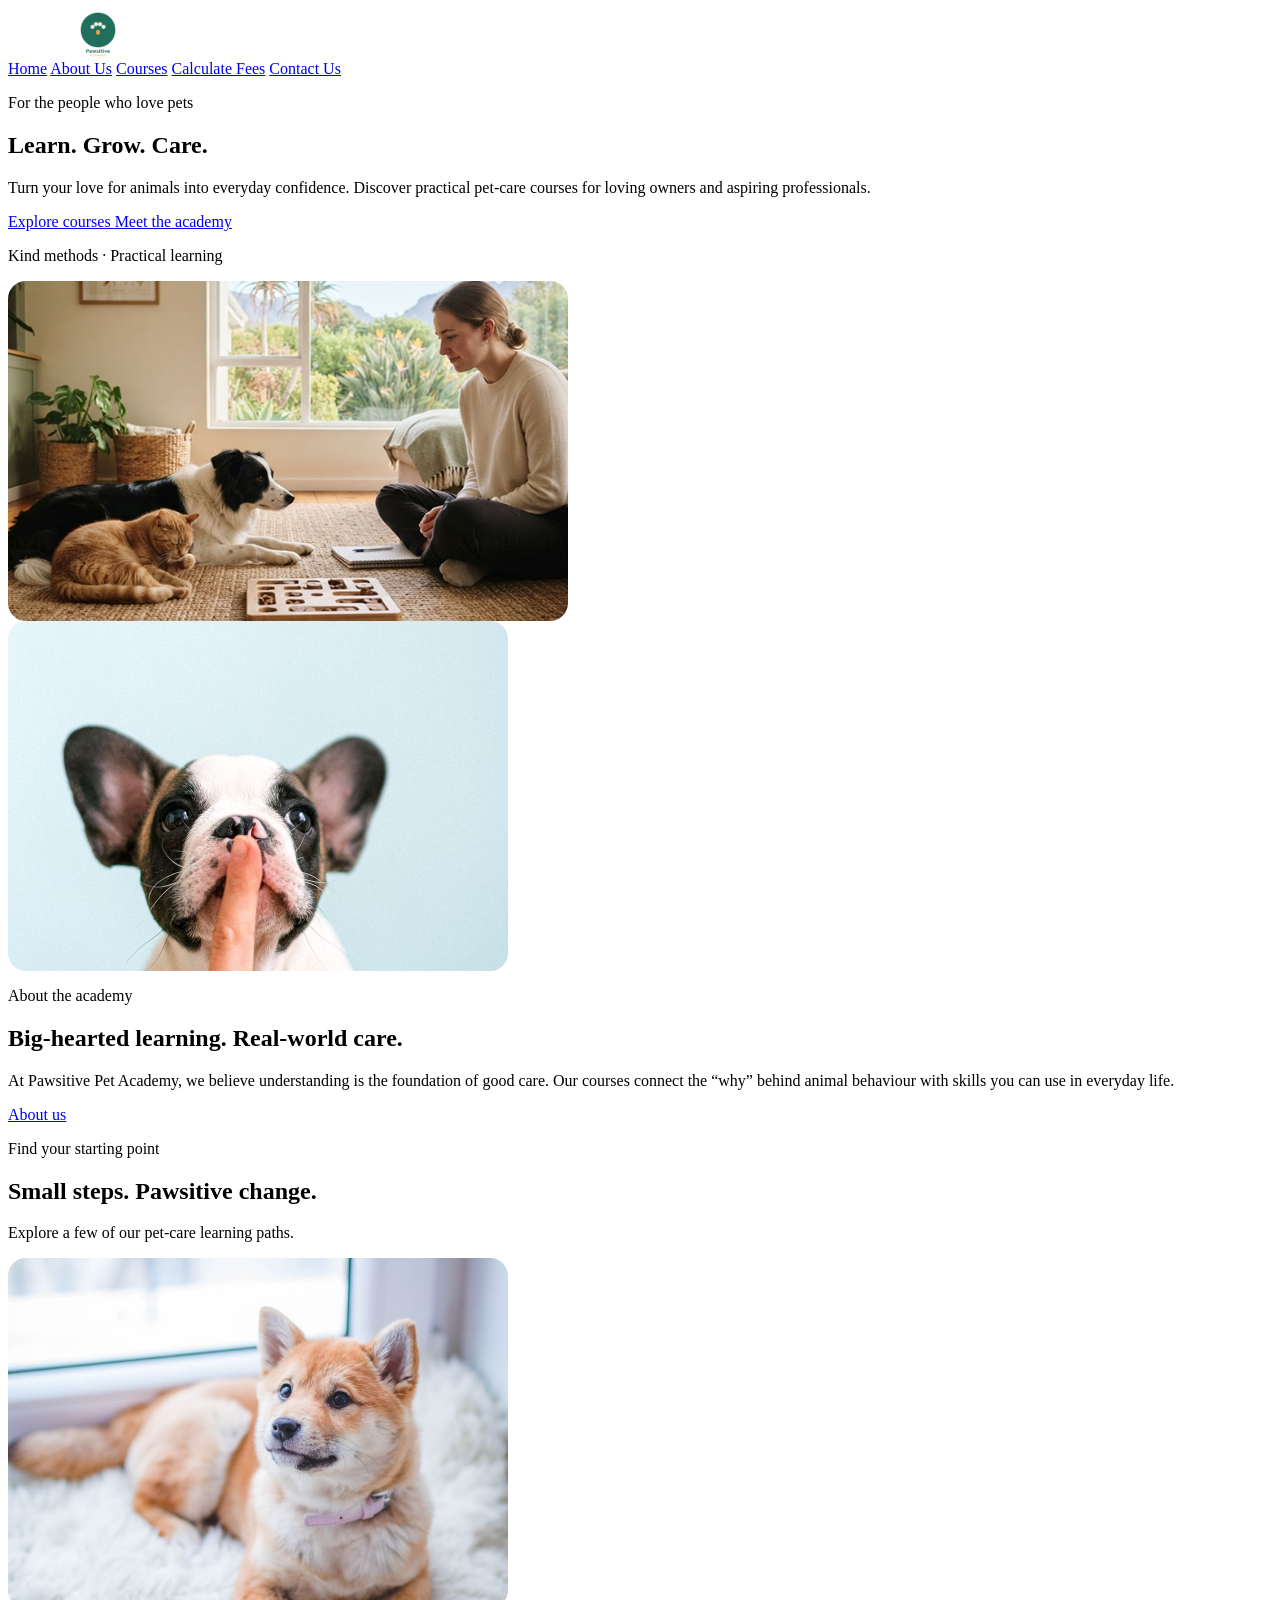
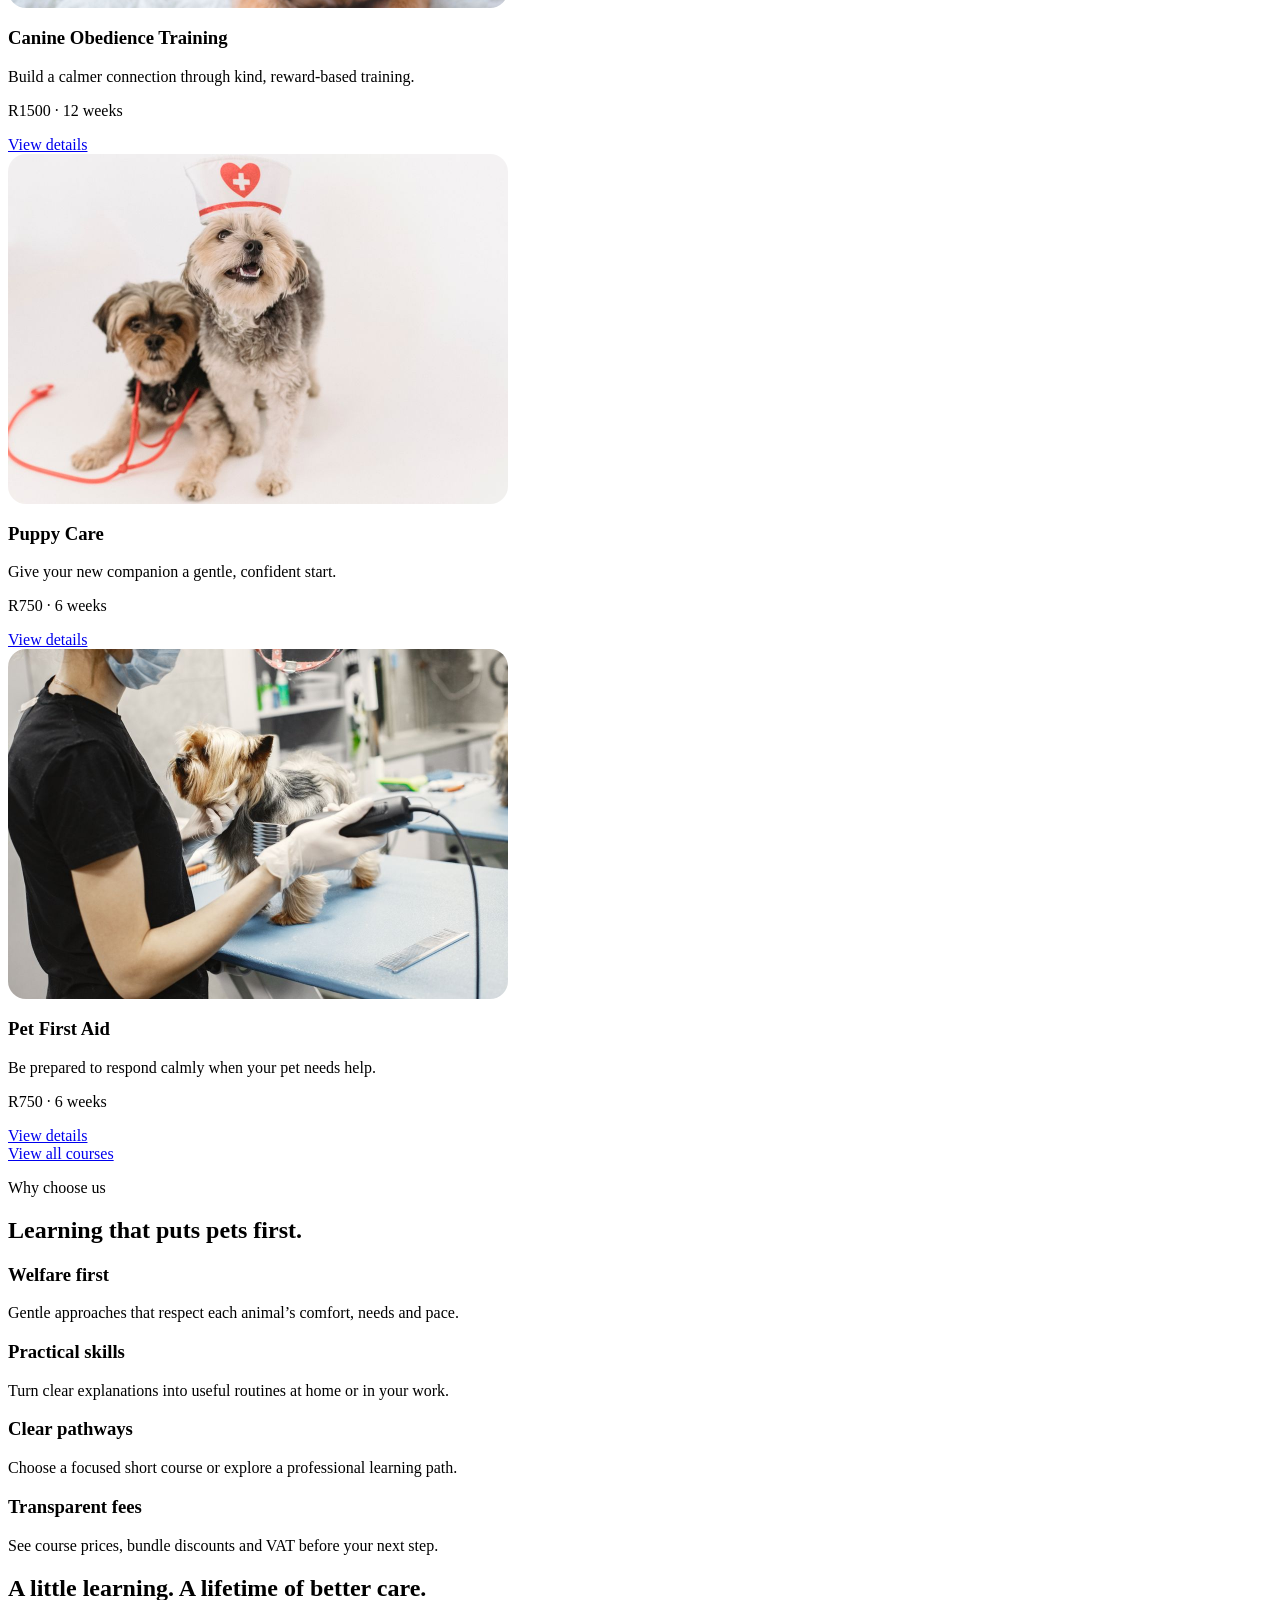
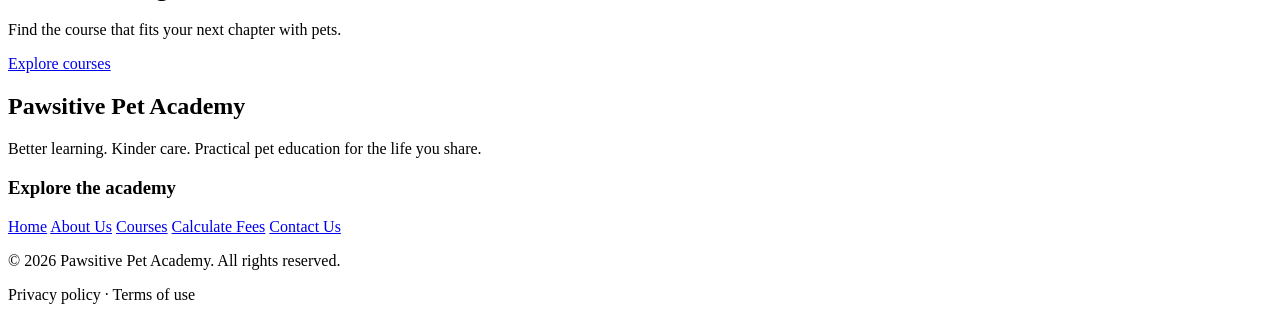
==== commit 4452181d: "Update image styles for improved responsiveness and visual consistency across pages" ====
--- a/index.html
+++ b/index.html
@@ -40,7 +40,7 @@
                 <p>Kind methods · Practical learning</p>
             </div>
 
-            <img src="images/home-hero.png" alt="Pet owner learning alongside a dog and cat" style="display:block; width:100%; max-width:560px; height:auto; border-radius:18px;">
+            <img src="images/home-hero.png" alt="Pet owner learning alongside a dog and cat" style="display:block; width:100%; max-width:560px; height:340px; object-fit:cover; border-radius:18px;">
         </section>
 
         <!-- Brief academy introduction, paired with a representative image. -->
@@ -72,7 +72,8 @@
 
             <div class="course-grid course-grid-three">
                 <article class="course-card">
-                    <img src="images/course-obedience.jpg" alt="Dog ready for an obedience training session" style="display:block; width:100%; height:auto; object-fit:cover; border-radius:14px 14px 0 0;">
+                    <img src="images/course-obedience.jpg" alt="Dog ready for an obedience training session" style="display:block;width:100%; max-width:500px; height:auto; border-radius:18px;">
+
                     <div class="card-content">
                         <h3>Canine Obedience Training</h3>
                         <p>Build a calmer connection through kind, reward-based training.</p>
@@ -82,7 +83,7 @@
                 </article>
 
                 <article class="course-card">
-                    <img src="images/course-puppy.jpg" alt="Puppies receiving gentle care" style="display:block; width:100%; height:220px; object-fit:cover; border-radius:14px 14px 0 0;">
+                    <img src="images/course-puppy.jpg" alt="Puppies receiving gentle care" style="display:block; width:100%; max-width:500px; height:auto; border-radius:18px;">
                     <div class="card-content">
                         <h3>Puppy Care</h3>
                         <p>Give your new companion a gentle, confident start.</p>
@@ -92,7 +93,7 @@
                 </article>
 
                 <article class="course-card">
-                    <img src="images/course-first-aid.jpg" alt="Veterinary professional providing first aid to a dog" style="display:block; width:100%; height:220px; object-fit:cover; border-radius:14px 14px 0 0;">
+                    <img src="images/course-first-aid.jpg" alt="Veterinary professional providing first aid to a dog" style="display:block; width:100%; max-width:500px; height:auto; border-radius:18px;">
                     <div class="card-content">
                         <h3>Pet First Aid</h3>
                         <p>Be prepared to respond calmly when your pet needs help.</p>
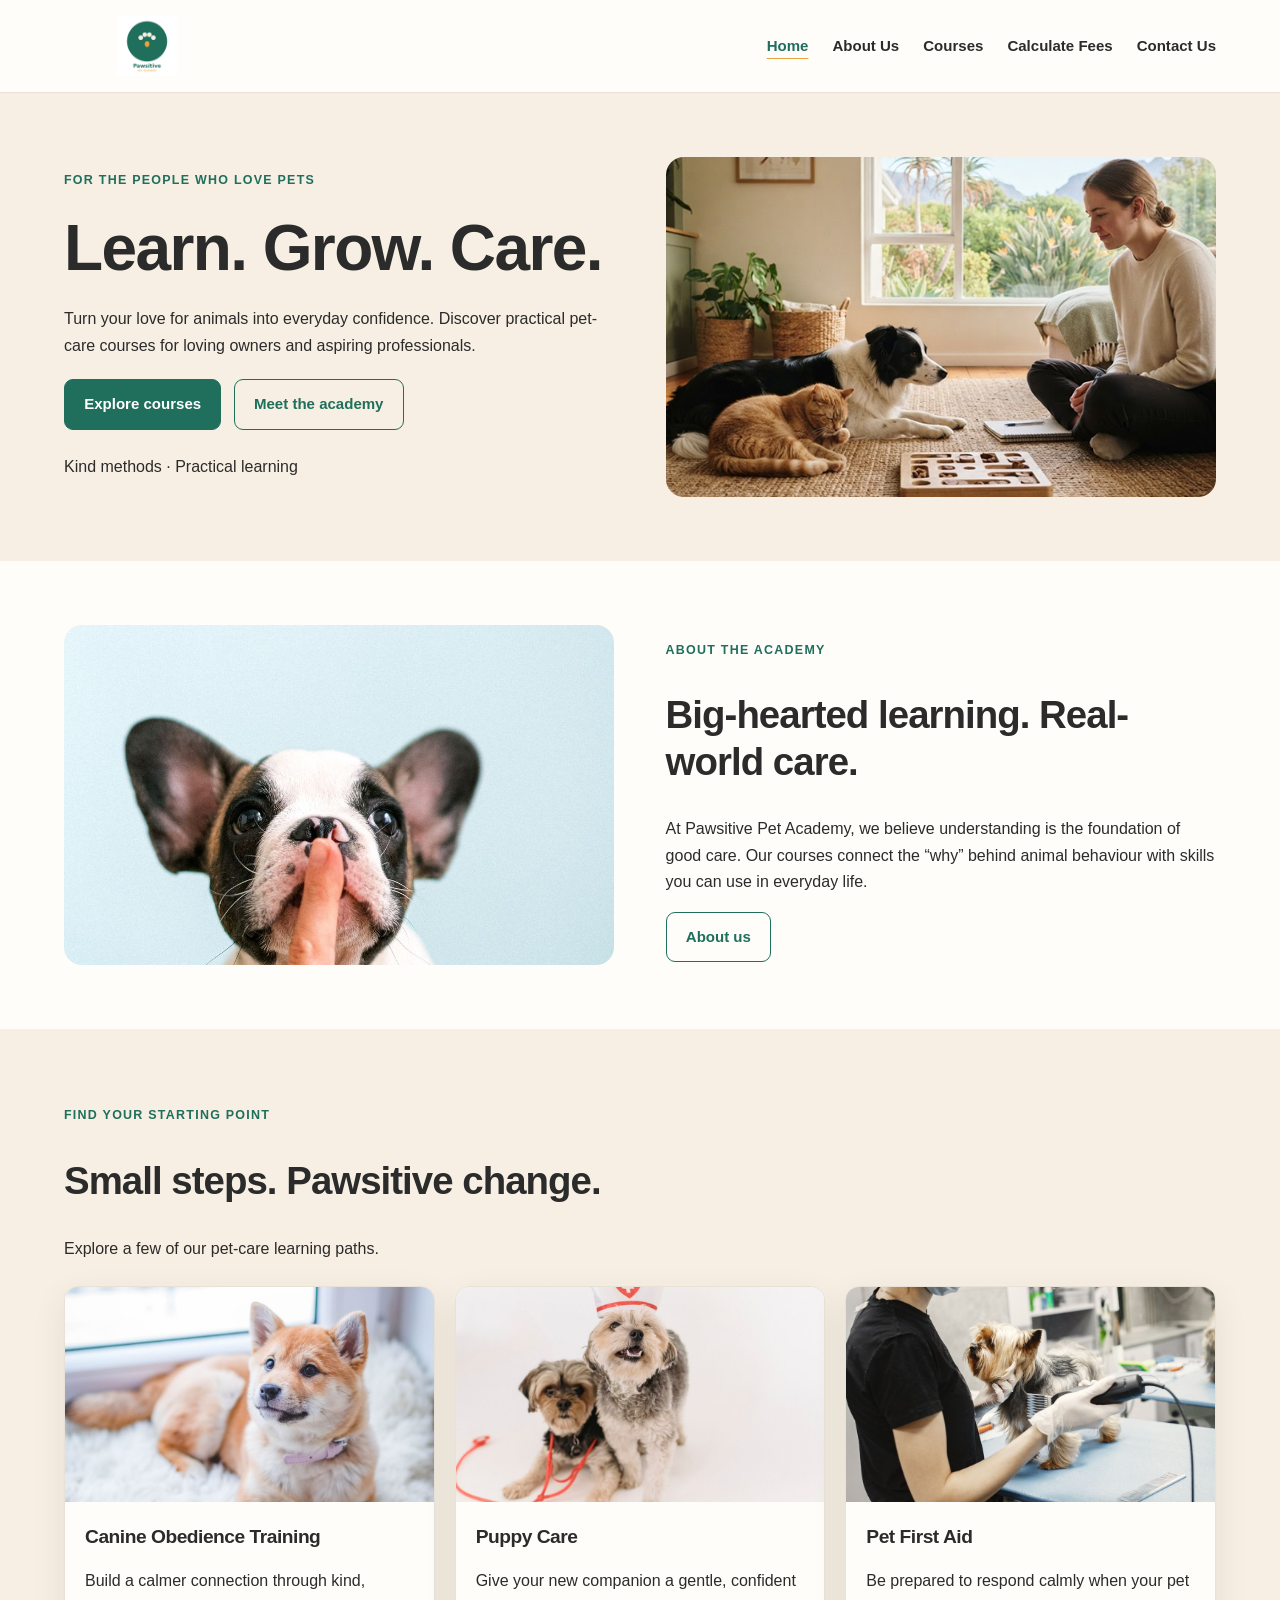
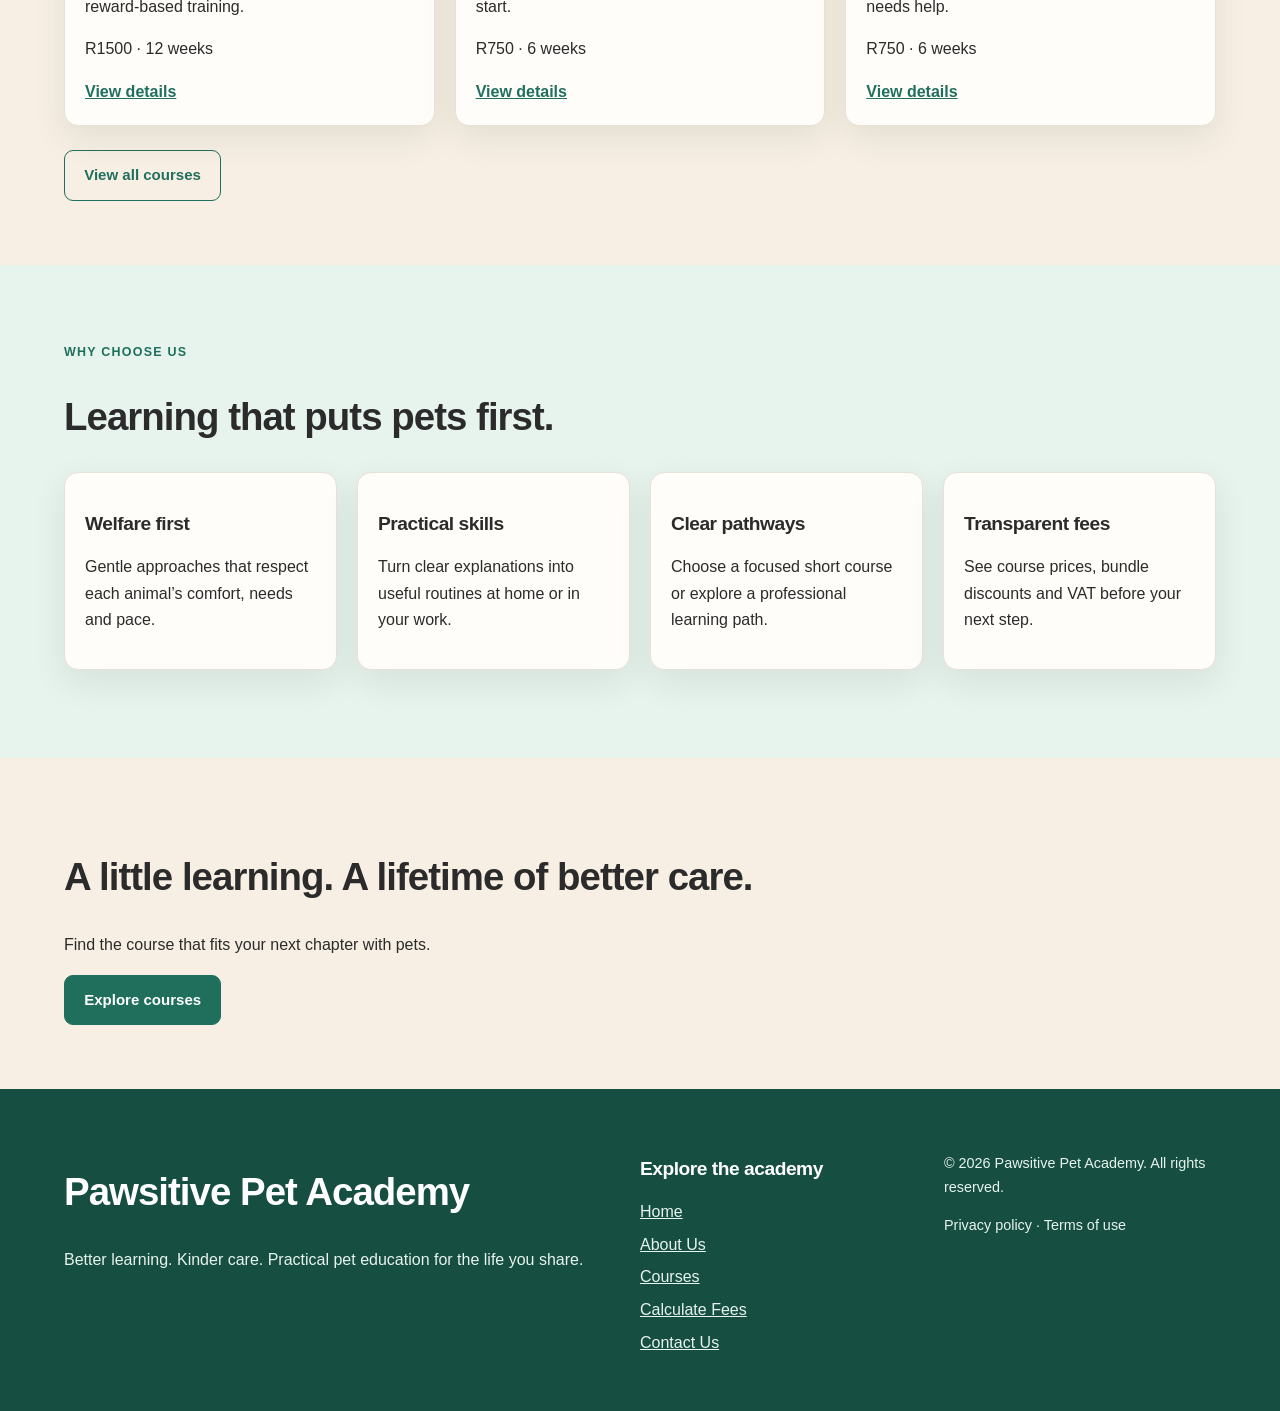
==== commit f6229517: "Add styles.css for consistent styling across all pages" ====
--- a/index.html
+++ b/index.html
@@ -5,6 +5,7 @@
     <meta charset="UTF-8">
     <meta name="viewport" content="width=device-width, initial-scale=1.0">
     <title>Home | Pawsitive Pet Academy</title>
+    <link rel="stylesheet" href="styles.css">
 </head>
 <body>
 
--- a/styles.css
+++ b/styles.css
@@ -0,0 +1,630 @@
+:root {
+    color-scheme: light;
+    --teal: #1F6F5C;
+    --teal-dark: #164F42;
+    --cream: #F7EFE3;
+    --amber: #E8A33D;
+    --charcoal: #2B2B2B;
+    --mint: #E7F3ED;
+    --white: #FFFDF9;
+    --line: #E7E1D7;
+    --shadow: 0 12px 34px rgba(35, 59, 49, 0.09);
+}
+
+* {
+    box-sizing: border-box;
+}
+
+html {
+    scroll-behavior: smooth;
+}
+
+body {
+    margin: 0;
+    color: var(--charcoal);
+    background: var(--white);
+    font: 16px/1.65 Arial, sans-serif;
+}
+
+h1,
+h2,
+h3,
+h4 {
+    line-height: 1.2;
+    letter-spacing: -0.025em;
+}
+
+h1 {
+    font-size: clamp(2.35rem, 5vw, 4rem);
+    margin: 0.3em 0;
+}
+
+h2 {
+    font-size: clamp(1.6rem, 3vw, 2.4rem);
+}
+
+h3 {
+    font-size: 1.2rem;
+}
+
+a {
+    color: var(--teal);
+}
+
+a:hover {
+    text-decoration-color: var(--amber);
+}
+
+img {
+    max-width: 100%;
+}
+
+button,
+input,
+textarea,
+select {
+    font: inherit;
+}
+
+a:focus-visible,
+button:focus-visible,
+input:focus-visible,
+textarea:focus-visible,
+select:focus-visible {
+    outline: 3px solid var(--amber);
+    outline-offset: 3px;
+}
+
+.site-header {
+    position: relative;
+    z-index: 2;
+    display: flex;
+    align-items: center;
+    justify-content: space-between;
+    gap: 1.5rem;
+    padding: 1rem max(5%, calc((100% - 1200px) / 2));
+    background: var(--white);
+    border-bottom: 1px solid var(--line);
+}
+
+.logo {
+    display: flex;
+    flex-shrink: 0;
+    align-items: center;
+    gap: 0.65rem;
+    color: var(--teal);
+    font-size: 1.15rem;
+    font-weight: 800;
+    line-height: 1.15;
+    text-decoration: none;
+}
+
+.logo span {
+    display: block;
+}
+
+.logo img {
+    display: block !important;
+    width: 165px !important;
+    max-height: 60px !important;
+    object-fit: contain;
+}
+
+.site-header nav {
+    display: flex;
+    flex-wrap: wrap;
+    align-items: center;
+    justify-content: flex-end;
+    gap: 0.75rem 1.5rem;
+}
+
+.site-header nav a {
+    color: var(--charcoal);
+    font-size: 0.94rem;
+    font-weight: 700;
+    text-decoration: none;
+}
+
+.site-header nav a:hover,
+.site-header nav a[aria-current="page"] {
+    color: var(--teal);
+    text-decoration: underline;
+    text-decoration-color: var(--amber);
+    text-underline-offset: 0.45rem;
+}
+
+main > section,
+main > .fee-calculator-layout,
+main > .contact-main,
+main > .contact-information,
+.course-detail-layout {
+    padding: clamp(2.5rem, 5vw, 5rem) max(5%, calc((100% - 1200px) / 2));
+}
+
+.hero,
+.about-preview,
+.academy-story,
+.course-hero,
+.course-detail-layout,
+.contact-main,
+.fee-calculator-layout {
+    display: grid;
+    align-items: center;
+    gap: clamp(1.5rem, 4vw, 4rem);
+}
+
+.hero,
+.about-preview,
+.academy-story,
+.course-hero {
+    grid-template-columns: repeat(2, minmax(0, 1fr));
+}
+
+.hero,
+.course-hero,
+.page-intro {
+    background: var(--cream);
+}
+
+.hero > img,
+.about-preview > img,
+.academy-story > img,
+.course-hero > img,
+.course-detail-hero > img {
+    width: 100% !important;
+    max-width: none !important;
+    height: 340px !important;
+    object-fit: cover;
+    border-radius: 18px;
+}
+
+.hero-content > .button,
+.course-hero-content > .button {
+    margin: 0.25rem 0.5rem 0.5rem 0;
+}
+
+.page-intro {
+    padding-top: 3rem !important;
+    padding-bottom: 3rem !important;
+}
+
+.eyebrow,
+.course-type {
+    color: var(--teal);
+    font-size: 0.78rem;
+    font-weight: 800;
+    letter-spacing: 0.1em;
+    text-transform: uppercase;
+}
+
+.section-heading {
+    margin-bottom: 1.5rem;
+}
+
+.course-preview,
+.discount-info,
+.what-we-offer,
+.call-to-action,
+.course-closing {
+    background: var(--cream);
+}
+
+.course-grid,
+.offer-grid,
+.value-grid,
+.why-choose-us > div:not(.section-heading) {
+    display: grid;
+    grid-template-columns: repeat(3, minmax(0, 1fr));
+    gap: 1.25rem;
+    margin: 1.5rem 0;
+}
+
+.course-grid-four,
+.offer-grid {
+    grid-template-columns: repeat(2, minmax(0, 1fr));
+}
+
+.course-card,
+.offer-card,
+.value-card,
+.contact-info-card,
+.quote-summary,
+.contact-form-section,
+.contact-course-prompt,
+.course-enrol-summary,
+.course-price-card {
+    overflow: hidden;
+    background: var(--white);
+    border: 1px solid var(--line);
+    border-radius: 14px;
+    box-shadow: var(--shadow);
+}
+
+.course-card img {
+    display: block;
+    width: 100% !important;
+    max-width: none !important;
+    height: 215px !important;
+    object-fit: cover;
+    border-radius: 0 !important;
+}
+
+.card-content,
+.offer-card,
+.value-card,
+.contact-info-card {
+    padding: 1.25rem;
+}
+
+.card-content h3 {
+    margin-top: 0.2rem;
+}
+
+.card-content a,
+.offer-card a {
+    font-weight: 700;
+}
+
+.mission-section,
+.why-choose-us,
+.contact-course-prompt {
+    background: var(--mint);
+}
+
+.value-grid,
+.why-choose-us > div:not(.section-heading) {
+    grid-template-columns: repeat(auto-fit, minmax(200px, 1fr));
+}
+
+.button {
+    display: inline-flex;
+    min-height: 44px;
+    align-items: center;
+    justify-content: center;
+    padding: 0.75rem 1.2rem;
+    border: 1px solid var(--teal);
+    border-radius: 9px;
+    font-size: 0.94rem;
+    font-weight: 800;
+    text-align: center;
+    text-decoration: none;
+}
+
+.button:hover {
+    transform: translateY(-1px);
+}
+
+.button-primary {
+    color: #fff;
+    background: var(--teal);
+}
+
+.button-primary:hover {
+    color: #fff;
+    background: var(--teal-dark);
+}
+
+.button-secondary {
+    color: var(--teal);
+    background: transparent;
+}
+
+.button-secondary:hover {
+    background: var(--mint);
+}
+
+.course-list-section,
+.course-detail-content,
+.course-detail-layout > * {
+    min-width: 0;
+}
+
+.course-detail-layout {
+    grid-template-columns: minmax(0, 2fr) minmax(260px, 1fr);
+    align-items: start;
+}
+
+.course-detail-layout li {
+    margin: 0.55rem 0;
+}
+
+.course-enrol-summary,
+.course-price-card {
+    padding: 1.4rem;
+}
+
+.course-enrol-summary .button,
+.course-price-card .button {
+    width: 100%;
+}
+
+.course-detail-layout dl {
+    display: grid;
+    grid-template-columns: auto 1fr;
+    gap: 0.5rem 1rem;
+}
+
+.course-detail-layout dt {
+    font-weight: 700;
+}
+
+.course-detail-layout dd {
+    margin: 0;
+}
+
+.site-footer {
+    display: grid;
+    grid-template-columns: 2fr 1fr 1fr;
+    gap: 2rem;
+    padding: 3rem max(5%, calc((100% - 1200px) / 2));
+    color: var(--mint);
+    background: var(--teal-dark);
+}
+
+.site-footer h2,
+.site-footer h3 {
+    color: #fff;
+}
+
+.site-footer a {
+    display: block;
+    margin: 0.4rem 0;
+    color: var(--mint);
+}
+
+.footer-legal {
+    font-size: 0.9rem;
+}
+
+.fee-calculator-layout {
+    grid-template-columns: minmax(0, 1.7fr) minmax(290px, 1fr);
+    align-items: start;
+    background: var(--cream);
+}
+
+.course-selection fieldset {
+    margin: 1.25rem 0;
+    padding: 0;
+    border: 0;
+}
+
+.course-selection legend {
+    margin-bottom: 0.75rem;
+    font-size: 1.15rem;
+    font-weight: 800;
+}
+
+.course-option {
+    display: grid;
+    grid-template-columns: 24px minmax(0, 1fr) auto;
+    align-items: center;
+    gap: 0.35rem 1rem;
+    margin: 0.6rem 0;
+    padding: 1rem;
+    background: var(--white);
+    border: 1px solid var(--line);
+    border-radius: 10px;
+}
+
+.course-option input {
+    grid-row: span 2;
+    width: 18px;
+    height: 18px;
+    accent-color: var(--teal);
+}
+
+.course-option span:nth-of-type(1) {
+    font-weight: 800;
+}
+
+.course-option span:nth-of-type(2) {
+    grid-column: 2;
+    color: #626862;
+    font-size: 0.85rem;
+}
+
+.course-option span:nth-of-type(3) {
+    grid-column: 3;
+    grid-row: 1 / span 2;
+    color: var(--teal);
+    font-weight: 800;
+}
+
+.quote-summary {
+    padding: 1.5rem;
+}
+
+.quote-summary ul {
+    padding-left: 1.3rem;
+}
+
+.summary-row {
+    display: flex;
+    justify-content: space-between;
+    gap: 1rem;
+    padding: 0.6rem 0;
+    border-bottom: 1px solid var(--line);
+}
+
+.summary-row dd {
+    margin: 0;
+    font-weight: 700;
+}
+
+.summary-total {
+    color: var(--teal);
+    font-size: 1.15rem;
+}
+
+.quote-summary .button {
+    width: 100%;
+    margin-top: 0.65rem;
+}
+
+.discount-info table {
+    width: min(100%, 700px);
+    border-collapse: collapse;
+    background: var(--white);
+}
+
+.discount-info th,
+.discount-info td {
+    padding: 0.75rem 1rem;
+    border-bottom: 1px solid var(--line);
+    text-align: left;
+}
+
+.discount-info tr:nth-child(even) {
+    background: var(--mint);
+}
+
+.contact-information {
+    display: grid;
+    grid-template-columns: repeat(4, minmax(0, 1fr));
+    gap: 1rem;
+}
+
+.contact-main {
+    grid-template-columns: repeat(2, minmax(0, 1fr));
+    align-items: start;
+}
+
+.contact-form-section,
+.contact-course-prompt {
+    padding: 1.5rem;
+}
+
+.form-group {
+    margin: 1rem 0;
+}
+
+.form-group label {
+    display: block;
+    margin-bottom: 0.35rem;
+    font-weight: 700;
+}
+
+.form-group input:not([type="checkbox"]),
+.form-group textarea {
+    width: 100%;
+    padding: 0.75rem;
+    border: 1px solid #C9D0CA;
+    border-radius: 8px;
+    background: #fff;
+}
+
+.form-group input[type="checkbox"] {
+    accent-color: var(--teal);
+}
+
+.map-placeholder {
+    display: grid;
+    min-height: 260px;
+    place-items: center;
+    padding: 1rem;
+    border: 1px solid var(--line);
+    border-radius: 12px;
+    background: var(--cream);
+    text-align: center;
+}
+
+.contact-course-prompt {
+    margin-top: 1.5rem;
+}
+
+.contact-notice {
+    margin: 1.5rem 5%;
+    padding: 0.8rem 1rem;
+    border-left: 4px solid var(--amber);
+    background: #FFF1D5;
+}
+
+@media (max-width: 900px) {
+    .site-header {
+        align-items: flex-start;
+        flex-direction: column;
+    }
+
+    .site-header nav {
+        justify-content: flex-start;
+    }
+
+    .contact-information {
+        grid-template-columns: repeat(2, minmax(0, 1fr));
+    }
+
+    .site-footer {
+        grid-template-columns: repeat(2, minmax(0, 1fr));
+    }
+}
+
+@media (max-width: 640px) {
+    main > section,
+    main > .fee-calculator-layout,
+    main > .contact-main,
+    main > .contact-information,
+    .course-detail-layout {
+        padding: 2.25rem 5%;
+    }
+
+    .site-header {
+        padding: 1rem 5%;
+    }
+
+    .site-header nav {
+        gap: 0.55rem 1rem;
+    }
+
+    .site-header nav a {
+        font-size: 0.88rem;
+    }
+
+    .hero,
+    .about-preview,
+    .academy-story,
+    .course-hero,
+    .course-detail-layout,
+    .contact-main,
+    .fee-calculator-layout {
+        grid-template-columns: minmax(0, 1fr);
+    }
+
+    .hero > img,
+    .about-preview > img,
+    .academy-story > img,
+    .course-hero > img,
+    .course-detail-hero > img {
+        height: 260px !important;
+    }
+
+    .course-grid,
+    .course-grid-four,
+    .offer-grid,
+    .contact-information,
+    .site-footer {
+        grid-template-columns: minmax(0, 1fr);
+    }
+
+    .course-option {
+        grid-template-columns: 24px minmax(0, 1fr);
+    }
+
+    .course-option span:nth-of-type(2) {
+        grid-column: 2;
+    }
+
+    .course-option span:nth-of-type(3) {
+        grid-column: 2;
+        grid-row: auto;
+    }
+
+    .discount-info {
+        overflow-x: auto;
+    }
+}
+
+@media (prefers-reduced-motion: reduce) {
+    html {
+        scroll-behavior: auto;
+    }
+}
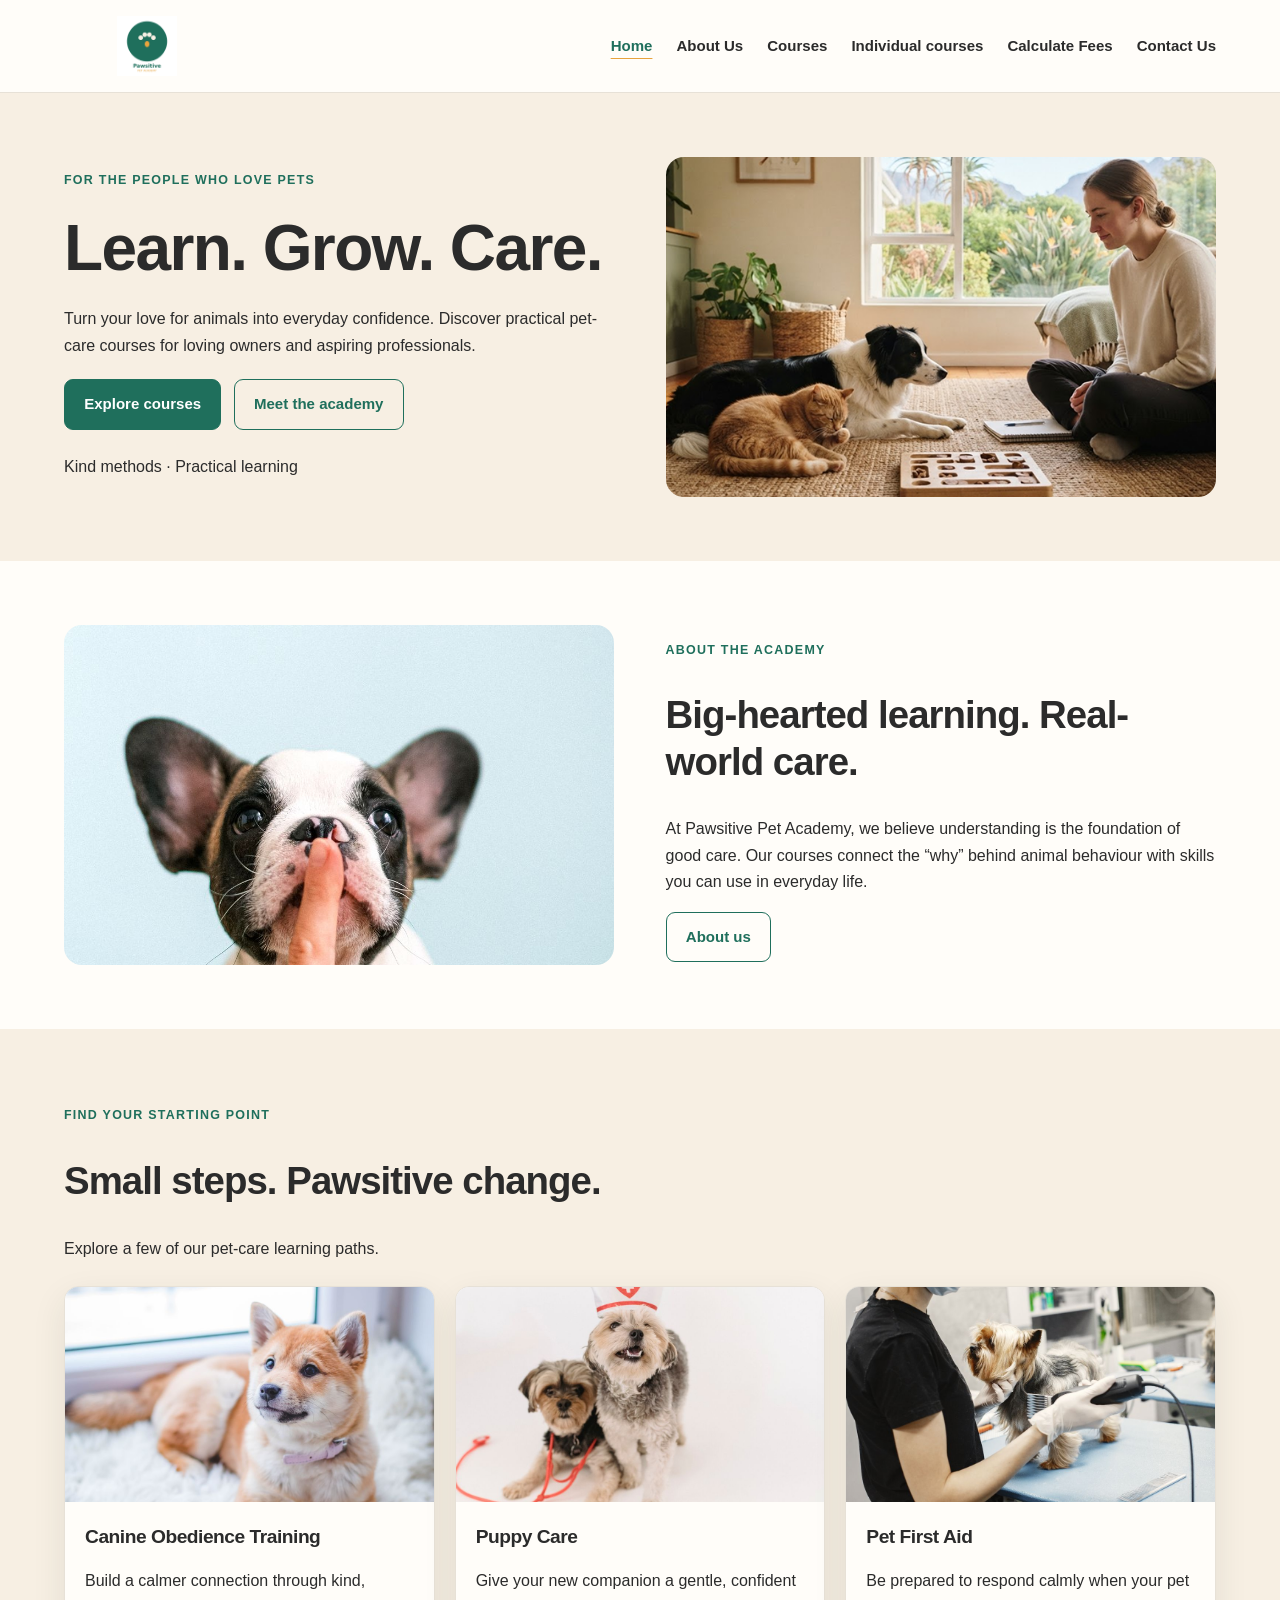
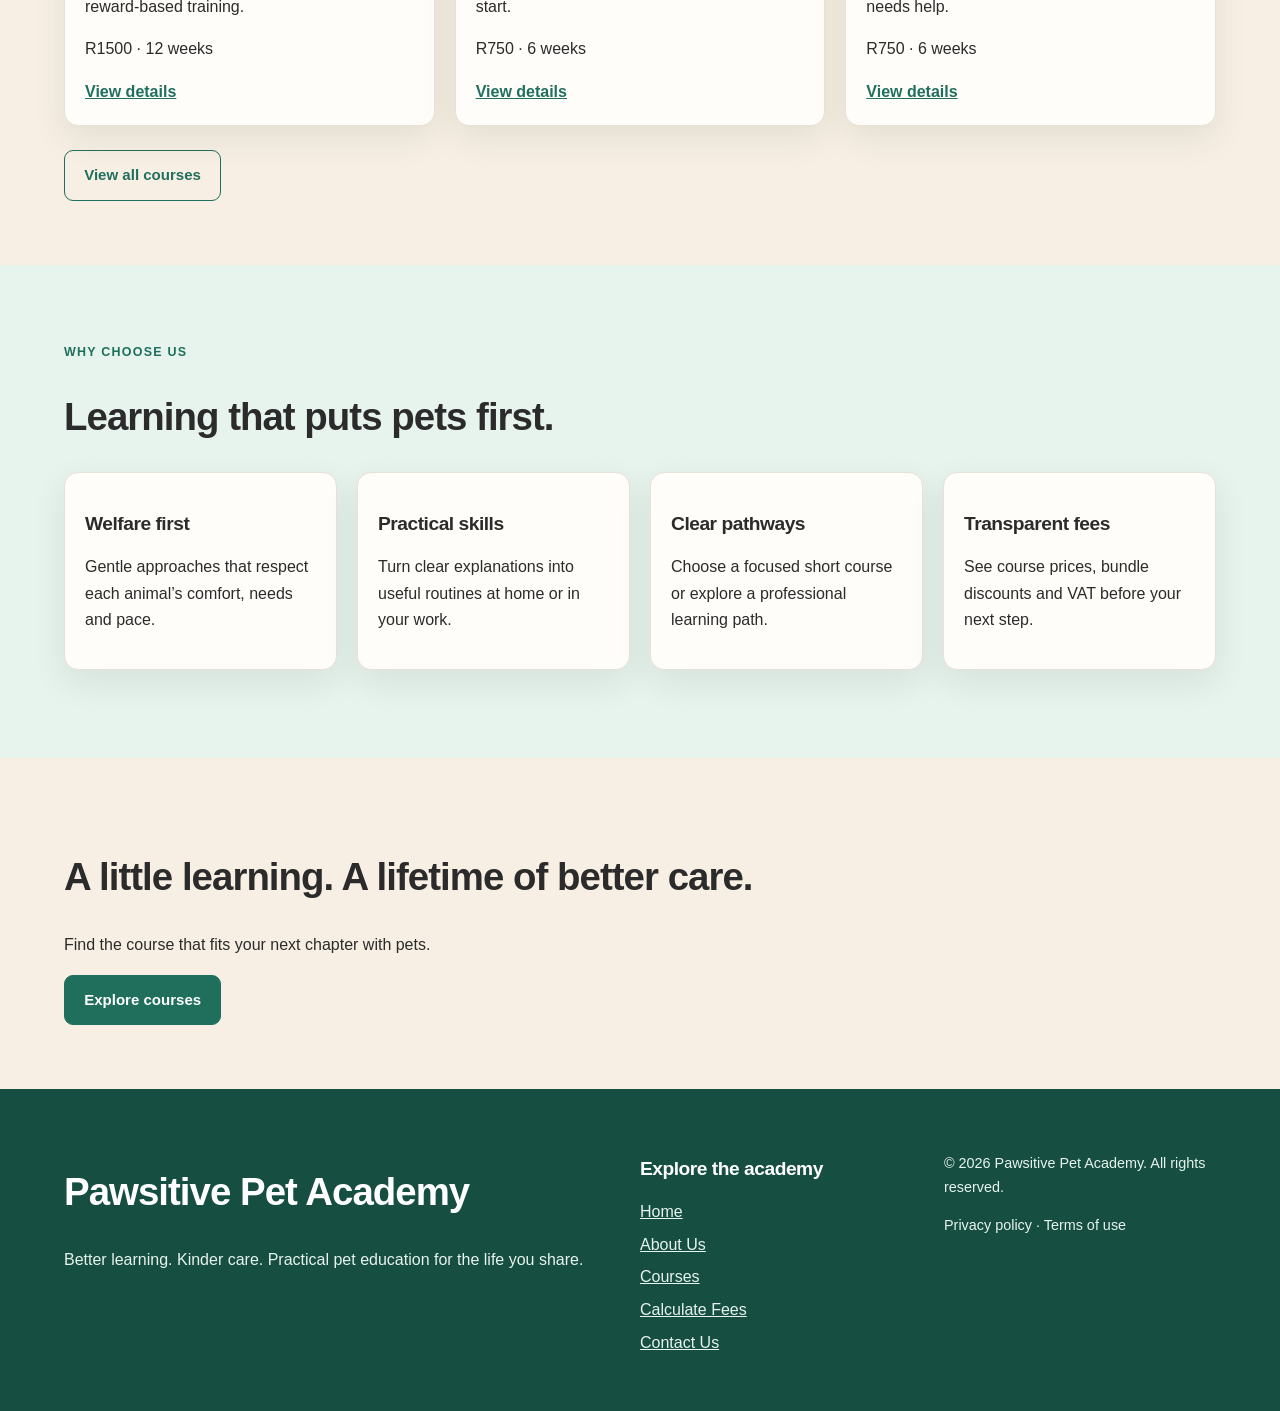
==== commit 507999c9: "Add dropdown menu for course navigation and include script.js for functionality" ====
--- a/index.html
+++ b/index.html
@@ -6,6 +6,7 @@
     <meta name="viewport" content="width=device-width, initial-scale=1.0">
     <title>Home | Pawsitive Pet Academy</title>
     <link rel="stylesheet" href="styles.css">
+    <script src="script.js" defer></script>
 </head>
 <body>
 
--- a/styles.css
+++ b/styles.css
@@ -131,6 +131,56 @@
     text-decoration: underline;
     text-decoration-color: var(--amber);
     text-underline-offset: 0.45rem;
+}
+
+.nav-dropdown {
+    position: relative;
+}
+
+.nav-dropdown-toggle {
+    padding: 0.1rem 0;
+    color: var(--charcoal);
+    background: transparent;
+    border: 0;
+    font-size: 0.94rem;
+    font-weight: 700;
+    cursor: pointer;
+}
+
+.nav-dropdown-toggle:hover,
+.nav-dropdown-toggle[aria-expanded="true"] {
+    color: var(--teal);
+}
+
+.nav-dropdown-panel {
+    position: absolute;
+    top: calc(100% + 0.5rem);
+    left: 0;
+    z-index: 5;
+    display: grid;
+    gap: 0.15rem;
+    min-width: 250px;
+    max-height: min(65vh, 420px);
+    overflow-y: auto;
+    padding: 0.55rem;
+    background: var(--white);
+    border: 1px solid var(--line);
+    border-radius: 10px;
+    box-shadow: var(--shadow);
+}
+
+.nav-dropdown-panel[hidden] {
+    display: none;
+}
+
+.nav-dropdown-panel a {
+    padding: 0.45rem 0.6rem;
+    border-radius: 6px;
+}
+
+.nav-dropdown-panel a:hover,
+.nav-dropdown-panel a:focus-visible {
+    background: var(--mint);
 }
 
 main > section,
@@ -579,6 +629,30 @@
         font-size: 0.88rem;
     }
 
+    .nav-dropdown {
+        display: flex;
+        flex-basis: auto;
+        flex-wrap: wrap;
+        align-items: center;
+    }
+
+    .nav-dropdown.open {
+        flex-basis: 100%;
+    }
+
+    .nav-dropdown-toggle {
+        font-size: 0.88rem;
+    }
+
+    .nav-dropdown-panel {
+        position: static;
+        flex-basis: 100%;
+        min-width: 0;
+        max-height: 45vh;
+        margin-top: 0.5rem;
+        box-shadow: none;
+    }
+
     .hero,
     .about-preview,
     .academy-story,
